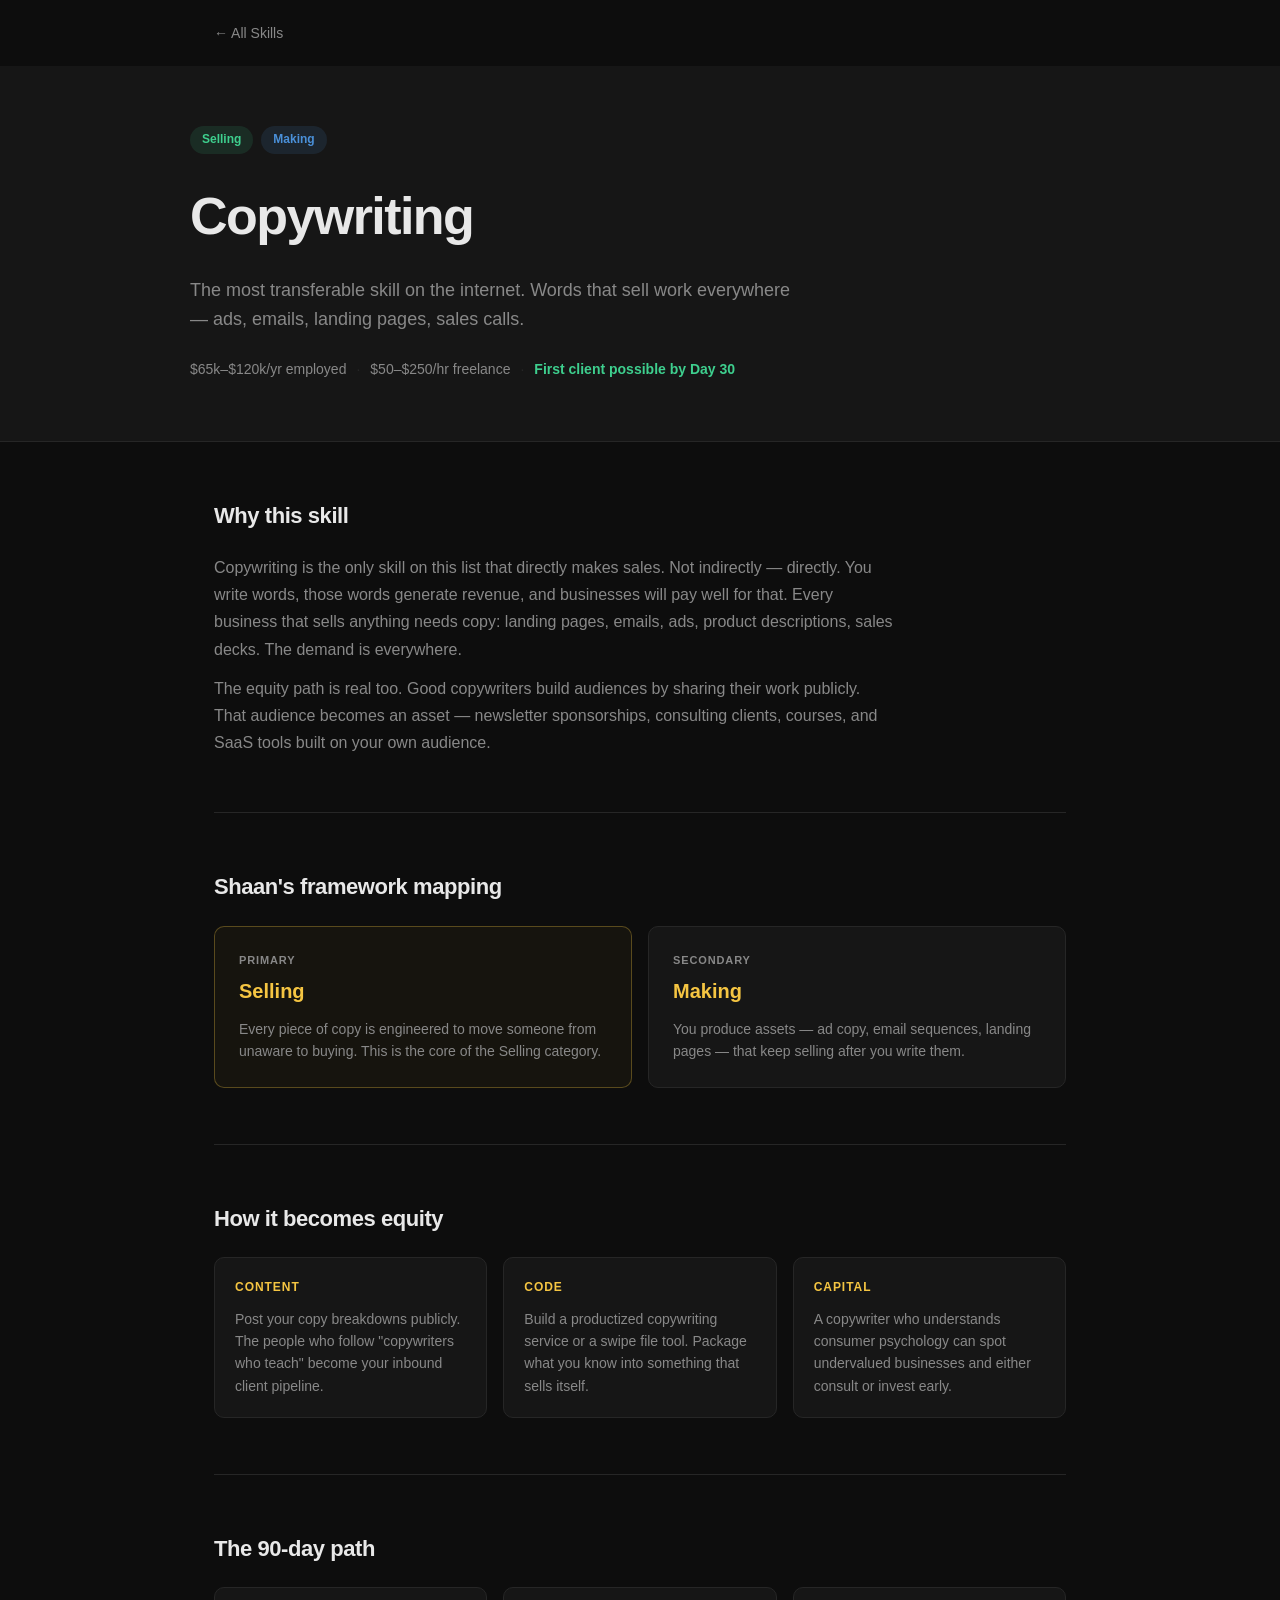
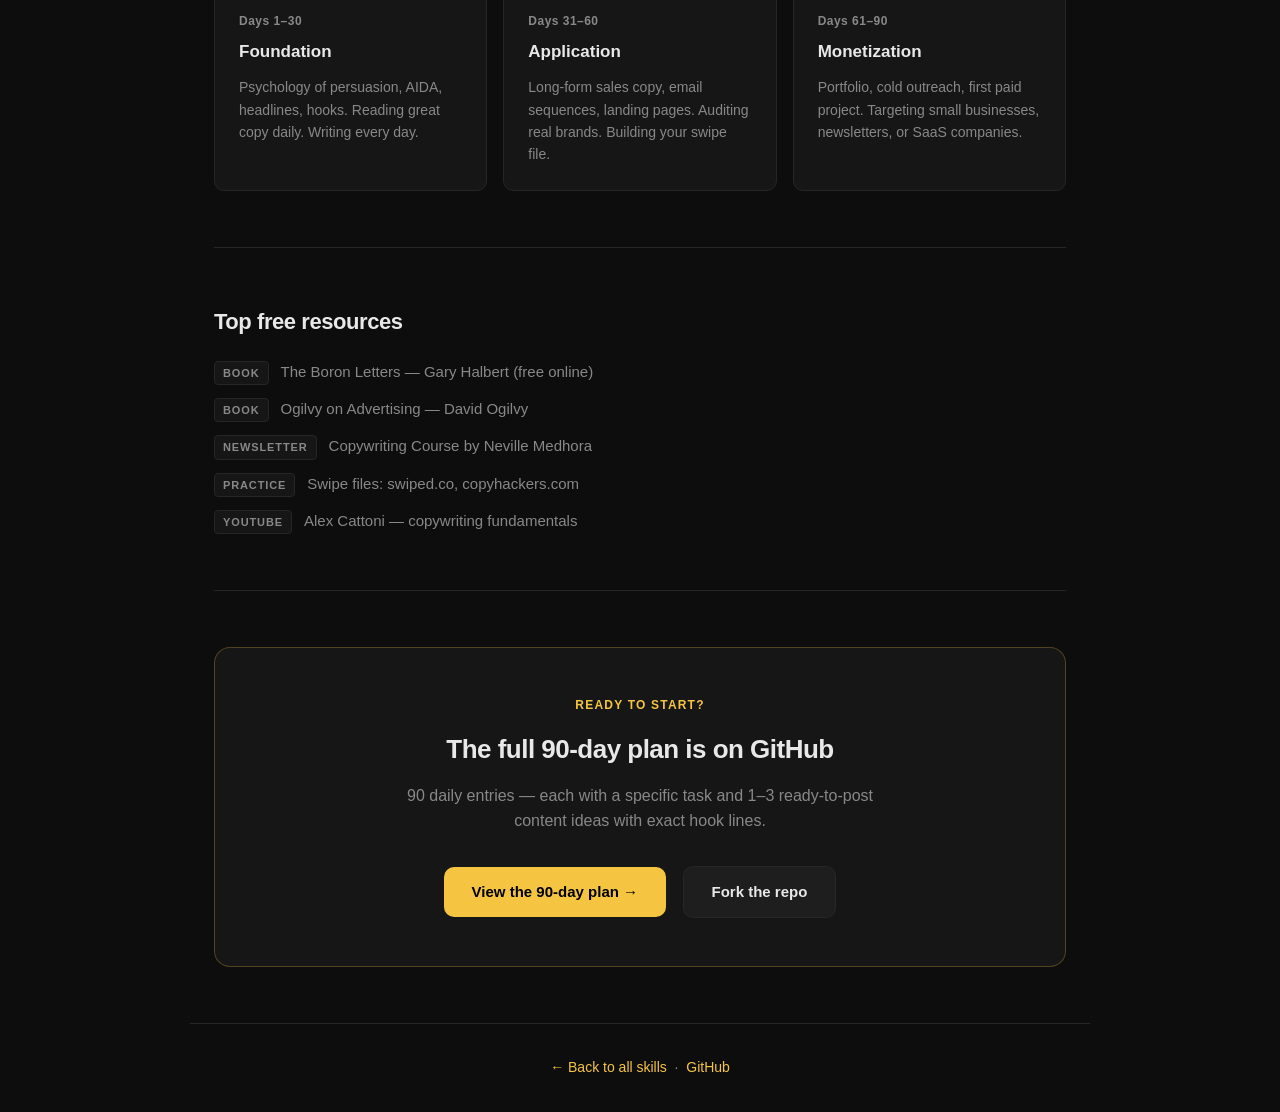
==== docs/skills/copywriting.html @ 928e929e "Add quiz overlay, skill pages, and shared stylesheet - Rewrote landing page with 4-question card dec" ====
<!DOCTYPE html>
<html lang="en">
<head>
  <meta charset="UTF-8" /><meta name="viewport" content="width=device-width, initial-scale=1.0" />
  <title>Copywriting — 90-Day Skill Playbook</title>
  <link rel="stylesheet" href="skill.css" />
</head>
<body>
  <nav><a href="../index.html">← All Skills</a></nav>
  <header>
    <div class="header-inner">
      <div class="tags"><span class="tag ts">Selling</span><span class="tag tm">Making</span></div>
      <h1>Copywriting</h1>
      <p class="tagline">The most transferable skill on the internet. Words that sell work everywhere — ads, emails, landing pages, sales calls.</p>
      <div class="income-row">
        <span class="income">$65k–$120k/yr employed</span>
        <span class="dot">·</span>
        <span class="income">$50–$250/hr freelance</span>
        <span class="dot">·</span>
        <span class="income highlight">First client possible by Day 30</span>
      </div>
    </div>
  </header>

  <main>
    <section class="sec">
      <h2>Why this skill</h2>
      <p>Copywriting is the only skill on this list that directly makes sales. Not indirectly — directly. You write words, those words generate revenue, and businesses will pay well for that. Every business that sells anything needs copy: landing pages, emails, ads, product descriptions, sales decks. The demand is everywhere.</p>
      <p style="margin-top:12px">The equity path is real too. Good copywriters build audiences by sharing their work publicly. That audience becomes an asset — newsletter sponsorships, consulting clients, courses, and SaaS tools built on your own audience.</p>
    </section>

    <section class="sec">
      <h2>Shaan's framework mapping</h2>
      <div class="map-grid">
        <div class="map-card primary"><div class="map-lbl">Primary</div><div class="map-cat">Selling</div><p>Every piece of copy is engineered to move someone from unaware to buying. This is the core of the Selling category.</p></div>
        <div class="map-card"><div class="map-lbl">Secondary</div><div class="map-cat">Making</div><p>You produce assets — ad copy, email sequences, landing pages — that keep selling after you write them.</p></div>
      </div>
    </section>

    <section class="sec">
      <h2>How it becomes equity</h2>
      <div class="equity-grid">
        <div class="eq"><div class="eq-lbl">Content</div><p>Post your copy breakdowns publicly. The people who follow "copywriters who teach" become your inbound client pipeline.</p></div>
        <div class="eq"><div class="eq-lbl">Code</div><p>Build a productized copywriting service or a swipe file tool. Package what you know into something that sells itself.</p></div>
        <div class="eq"><div class="eq-lbl">Capital</div><p>A copywriter who understands consumer psychology can spot undervalued businesses and either consult or invest early.</p></div>
      </div>
    </section>

    <section class="sec">
      <h2>The 90-day path</h2>
      <div class="phases">
        <div class="phase"><div class="phase-n">Days 1–30</div><div class="phase-name">Foundation</div><p>Psychology of persuasion, AIDA, headlines, hooks. Reading great copy daily. Writing every day.</p></div>
        <div class="phase"><div class="phase-n">Days 31–60</div><div class="phase-name">Application</div><p>Long-form sales copy, email sequences, landing pages. Auditing real brands. Building your swipe file.</p></div>
        <div class="phase"><div class="phase-n">Days 61–90</div><div class="phase-name">Monetization</div><p>Portfolio, cold outreach, first paid project. Targeting small businesses, newsletters, or SaaS companies.</p></div>
      </div>
    </section>

    <section class="sec">
      <h2>Top free resources</h2>
      <ul class="resources">
        <li><span class="res-lbl">Book</span> The Boron Letters — Gary Halbert (free online)</li>
        <li><span class="res-lbl">Book</span> Ogilvy on Advertising — David Ogilvy</li>
        <li><span class="res-lbl">Newsletter</span> Copywriting Course by Neville Medhora</li>
        <li><span class="res-lbl">Practice</span> Swipe files: swiped.co, copyhackers.com</li>
        <li><span class="res-lbl">YouTube</span> Alex Cattoni — copywriting fundamentals</li>
      </ul>
    </section>

    <div class="gh-cta">
      <div class="gh-inner">
        <p class="gh-label">Ready to start?</p>
        <h3>The full 90-day plan is on GitHub</h3>
        <p class="gh-sub">90 daily entries — each with a specific task and 1–3 ready-to-post content ideas with exact hook lines.</p>
        <a class="btn-gh" href="https://github.com/siddchauhan77/90-day-skill-playbook/tree/main/skills/01-copywriting" target="_blank">View the 90-day plan →</a>
        <a class="btn-fork" href="https://github.com/siddchauhan77/90-day-skill-playbook/fork" target="_blank">Fork the repo</a>
      </div>
    </div>
  </main>

  <footer><p><a href="../index.html">← Back to all skills</a> &nbsp;·&nbsp; <a href="https://github.com/siddchauhan77/90-day-skill-playbook">GitHub</a></p></footer>
</body>
</html>
---- docs/skills/skill.css ----
*, *::before, *::after { box-sizing: border-box; margin: 0; padding: 0; }
:root {
  --bg: #0d0d0d; --surface: #161616; --surface2: #1e1e1e; --border: #262626;
  --text: #e8e8e8; --muted: #888; --accent: #f5c542; --accent2: #4a90d9;
  --green: #3ecf8e; --r: 10px;
}
body { background: var(--bg); color: var(--text); font-family: -apple-system, BlinkMacSystemFont, 'Segoe UI', sans-serif; line-height: 1.65; }
a { color: var(--accent); text-decoration: none; }
a:hover { text-decoration: underline; }

nav { padding: 20px 24px; max-width: 900px; margin: 0 auto; }
nav a { font-size: 14px; color: var(--muted); font-weight: 500; }
nav a:hover { color: var(--text); }

header { background: var(--surface); border-bottom: 1px solid var(--border); padding: 60px 24px; }
.header-inner { max-width: 900px; margin: 0 auto; }
.tags { display: flex; gap: 8px; margin-bottom: 20px; }
.tag { padding: 4px 12px; border-radius: 100px; font-size: 12px; font-weight: 600; }
.ts { background: rgba(62,207,142,.12); color: #3ecf8e; }
.tm { background: rgba(74,144,217,.12); color: #4a90d9; }
.td { background: rgba(245,197,66,.12); color: #f5c542; }
.th { background: rgba(200,100,255,.12); color: #c864ff; }
h1 { font-size: clamp(32px, 5vw, 52px); font-weight: 800; letter-spacing: -.03em; margin-bottom: 16px; }
.tagline { font-size: 18px; color: var(--muted); max-width: 600px; line-height: 1.6; margin-bottom: 24px; }
.income-row { display: flex; align-items: center; gap: 10px; flex-wrap: wrap; font-size: 14px; }
.income { color: var(--muted); }
.income.highlight { color: var(--green); font-weight: 600; }
.dot { color: var(--border); }

main { max-width: 900px; margin: 0 auto; padding: 0 24px; }
.sec { padding: 56px 0; border-bottom: 1px solid var(--border); }
.sec:last-child { border-bottom: none; }
.sec h2 { font-size: 22px; font-weight: 700; letter-spacing: -.02em; margin-bottom: 20px; }
.sec p { font-size: 16px; color: var(--muted); line-height: 1.7; max-width: 680px; }

/* framework mapping */
.map-grid { display: grid; grid-template-columns: 1fr 1fr; gap: 16px; }
.map-card { background: var(--surface); border: 1px solid var(--border); border-radius: var(--r); padding: 24px; }
.map-card.primary { border-color: rgba(245,197,66,.3); background: rgba(245,197,66,.04); }
.map-lbl { font-size: 11px; font-weight: 700; letter-spacing: .08em; text-transform: uppercase; color: var(--muted); margin-bottom: 6px; }
.map-cat { font-size: 20px; font-weight: 700; color: var(--accent); margin-bottom: 10px; }
.map-card p { font-size: 14px; color: var(--muted); line-height: 1.6; }

/* equity */
.equity-grid { display: grid; grid-template-columns: repeat(3, 1fr); gap: 16px; }
.eq { background: var(--surface); border: 1px solid var(--border); border-radius: var(--r); padding: 20px; }
.eq-lbl { font-size: 12px; font-weight: 700; letter-spacing: .08em; text-transform: uppercase; color: var(--accent); margin-bottom: 10px; }
.eq p { font-size: 14px; color: var(--muted); line-height: 1.6; }

/* phases */
.phases { display: grid; grid-template-columns: repeat(3, 1fr); gap: 16px; }
.phase { background: var(--surface); border: 1px solid var(--border); border-radius: var(--r); padding: 24px; }
.phase-n { font-size: 12px; font-weight: 700; color: var(--muted); margin-bottom: 6px; letter-spacing: .04em; }
.phase-name { font-size: 17px; font-weight: 700; color: var(--text); margin-bottom: 10px; }
.phase p { font-size: 14px; color: var(--muted); line-height: 1.6; }

/* resources */
.resources { list-style: none; display: flex; flex-direction: column; gap: 12px; }
.resources li { font-size: 15px; color: var(--muted); display: flex; align-items: baseline; gap: 12px; }
.res-lbl { font-size: 11px; font-weight: 700; letter-spacing: .08em; text-transform: uppercase; color: var(--muted); background: var(--surface); border: 1px solid var(--border); padding: 2px 8px; border-radius: 4px; white-space: nowrap; }

/* github cta */
.gh-cta { background: var(--surface); border: 1px solid rgba(245,197,66,.25); border-radius: 16px; padding: 48px 40px; text-align: center; margin: 56px 0; }
.gh-label { font-size: 12px; font-weight: 700; letter-spacing: .1em; text-transform: uppercase; color: var(--accent); margin-bottom: 12px; }
.gh-cta h3 { font-size: 26px; font-weight: 700; letter-spacing: -.02em; margin-bottom: 12px; }
.gh-sub { font-size: 16px; color: var(--muted); max-width: 480px; margin: 0 auto 32px; line-height: 1.6; }
.btn-gh { display: inline-block; background: var(--accent); color: #000; font-weight: 700; font-size: 15px; padding: 13px 28px; border-radius: var(--r); margin-right: 12px; transition: opacity .15s; }
.btn-gh:hover { opacity: .85; text-decoration: none; }
.btn-fork { display: inline-block; background: var(--surface2); color: var(--text); border: 1px solid var(--border); font-weight: 600; font-size: 15px; padding: 13px 28px; border-radius: var(--r); transition: opacity .15s; }
.btn-fork:hover { opacity: .85; text-decoration: none; }

footer { border-top: 1px solid var(--border); padding: 32px 24px; text-align: center; max-width: 900px; margin: 0 auto; }
footer p { font-size: 14px; color: var(--muted); }

@media (max-width: 680px) {
  .map-grid, .equity-grid, .phases { grid-template-columns: 1fr; }
  .gh-cta { padding: 32px 24px; }
  .btn-gh, .btn-fork { display: block; margin: 0 0 10px; }
}
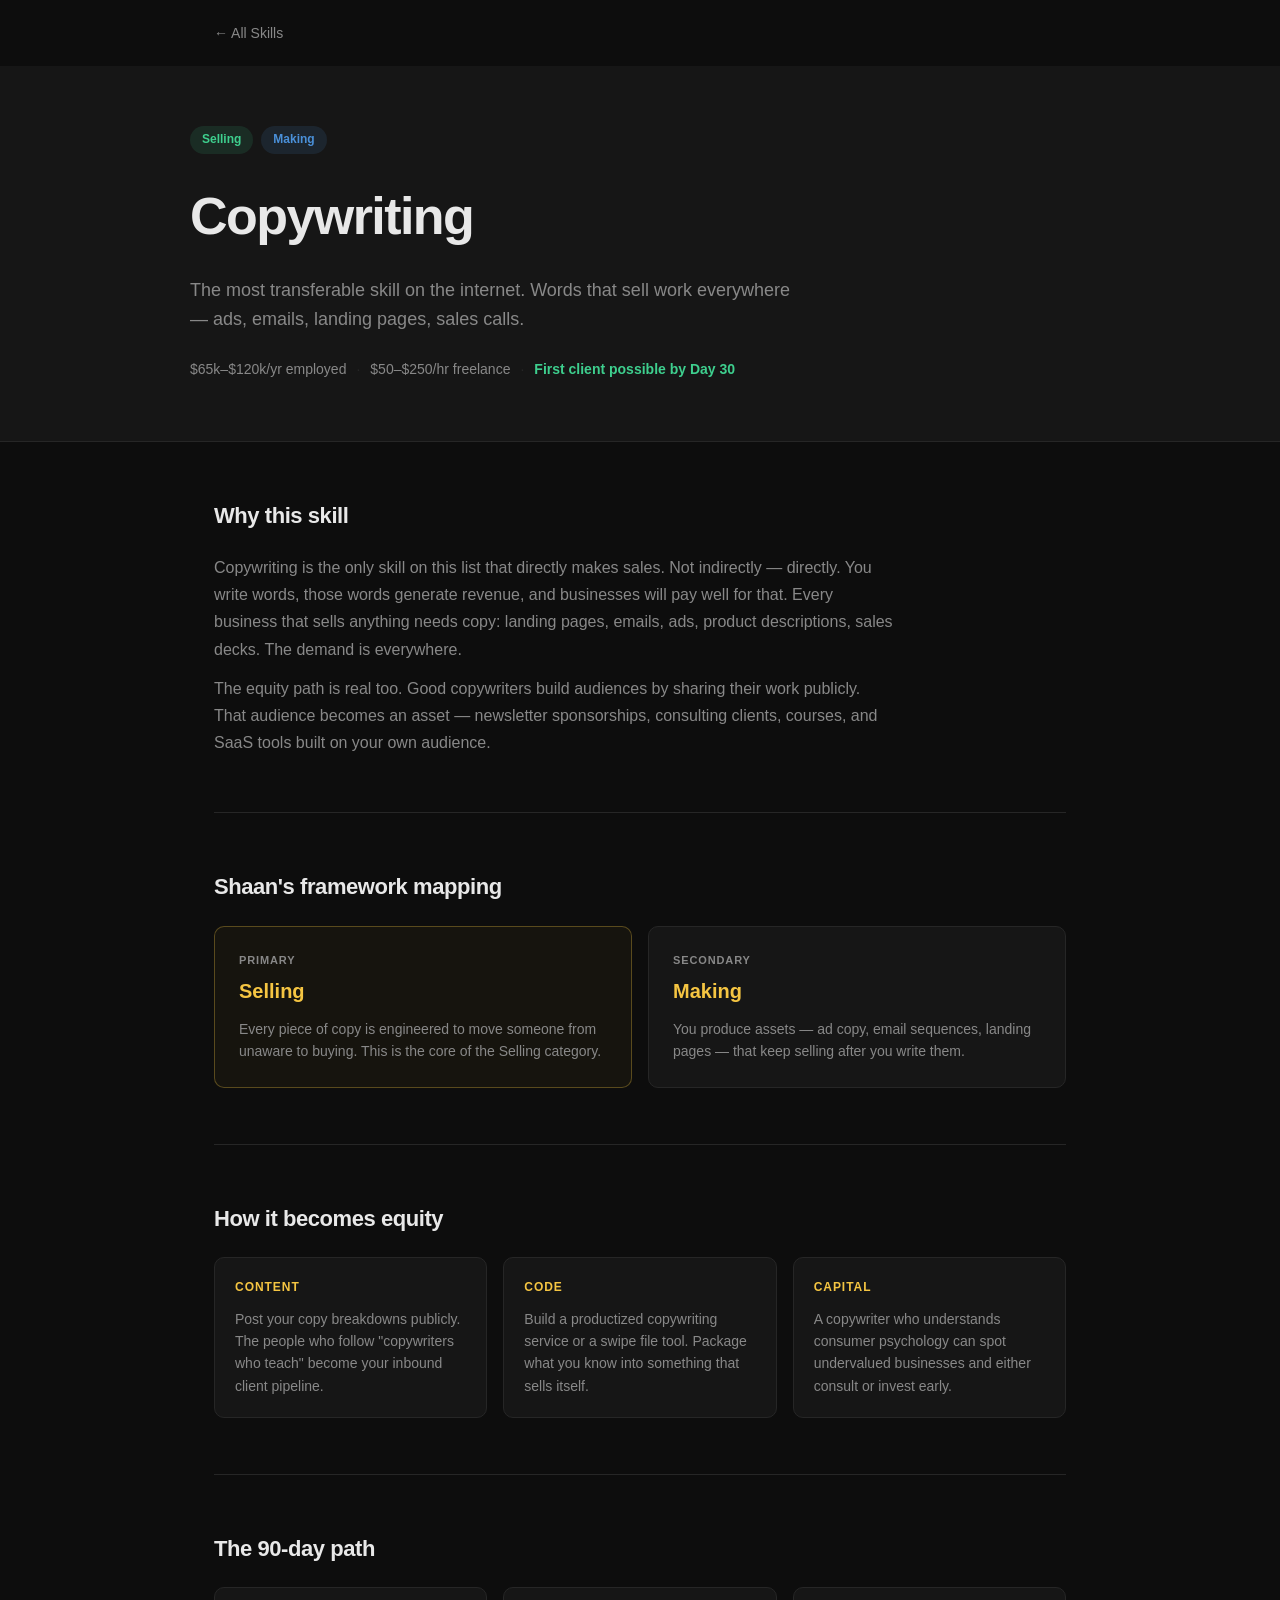
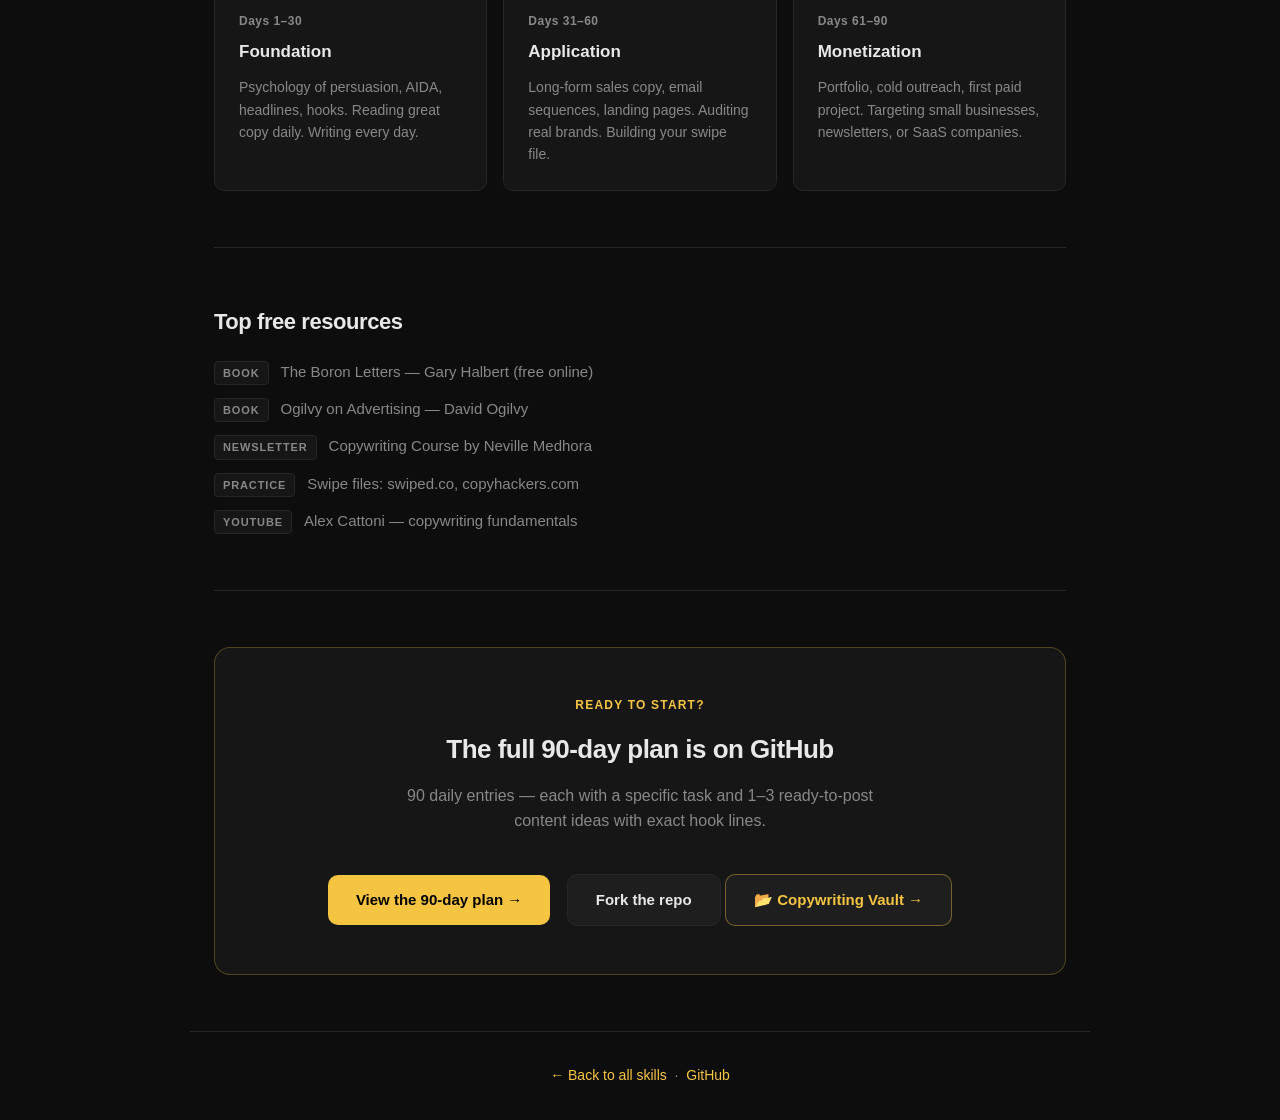
==== commit 44773d79: "Add resource CTAs to copywriting and email marketing skill pages - Copywriting: link to Copywriting " ====
--- a/docs/skills/copywriting.html
+++ b/docs/skills/copywriting.html
@@ -73,6 +73,7 @@
         <p class="gh-sub">90 daily entries — each with a specific task and 1–3 ready-to-post content ideas with exact hook lines.</p>
         <a class="btn-gh" href="https://github.com/siddchauhan77/90-day-skill-playbook/tree/main/skills/01-copywriting" target="_blank">View the 90-day plan →</a>
         <a class="btn-fork" href="https://github.com/siddchauhan77/90-day-skill-playbook/fork" target="_blank">Fork the repo</a>
+        <a class="btn-fork" href="https://copywriting-vault.vercel.app/" target="_blank" style="margin-top:8px;border-color:rgba(245,197,66,.4);color:var(--accent)">📂 Copywriting Vault →</a>
       </div>
     </div>
   </main>
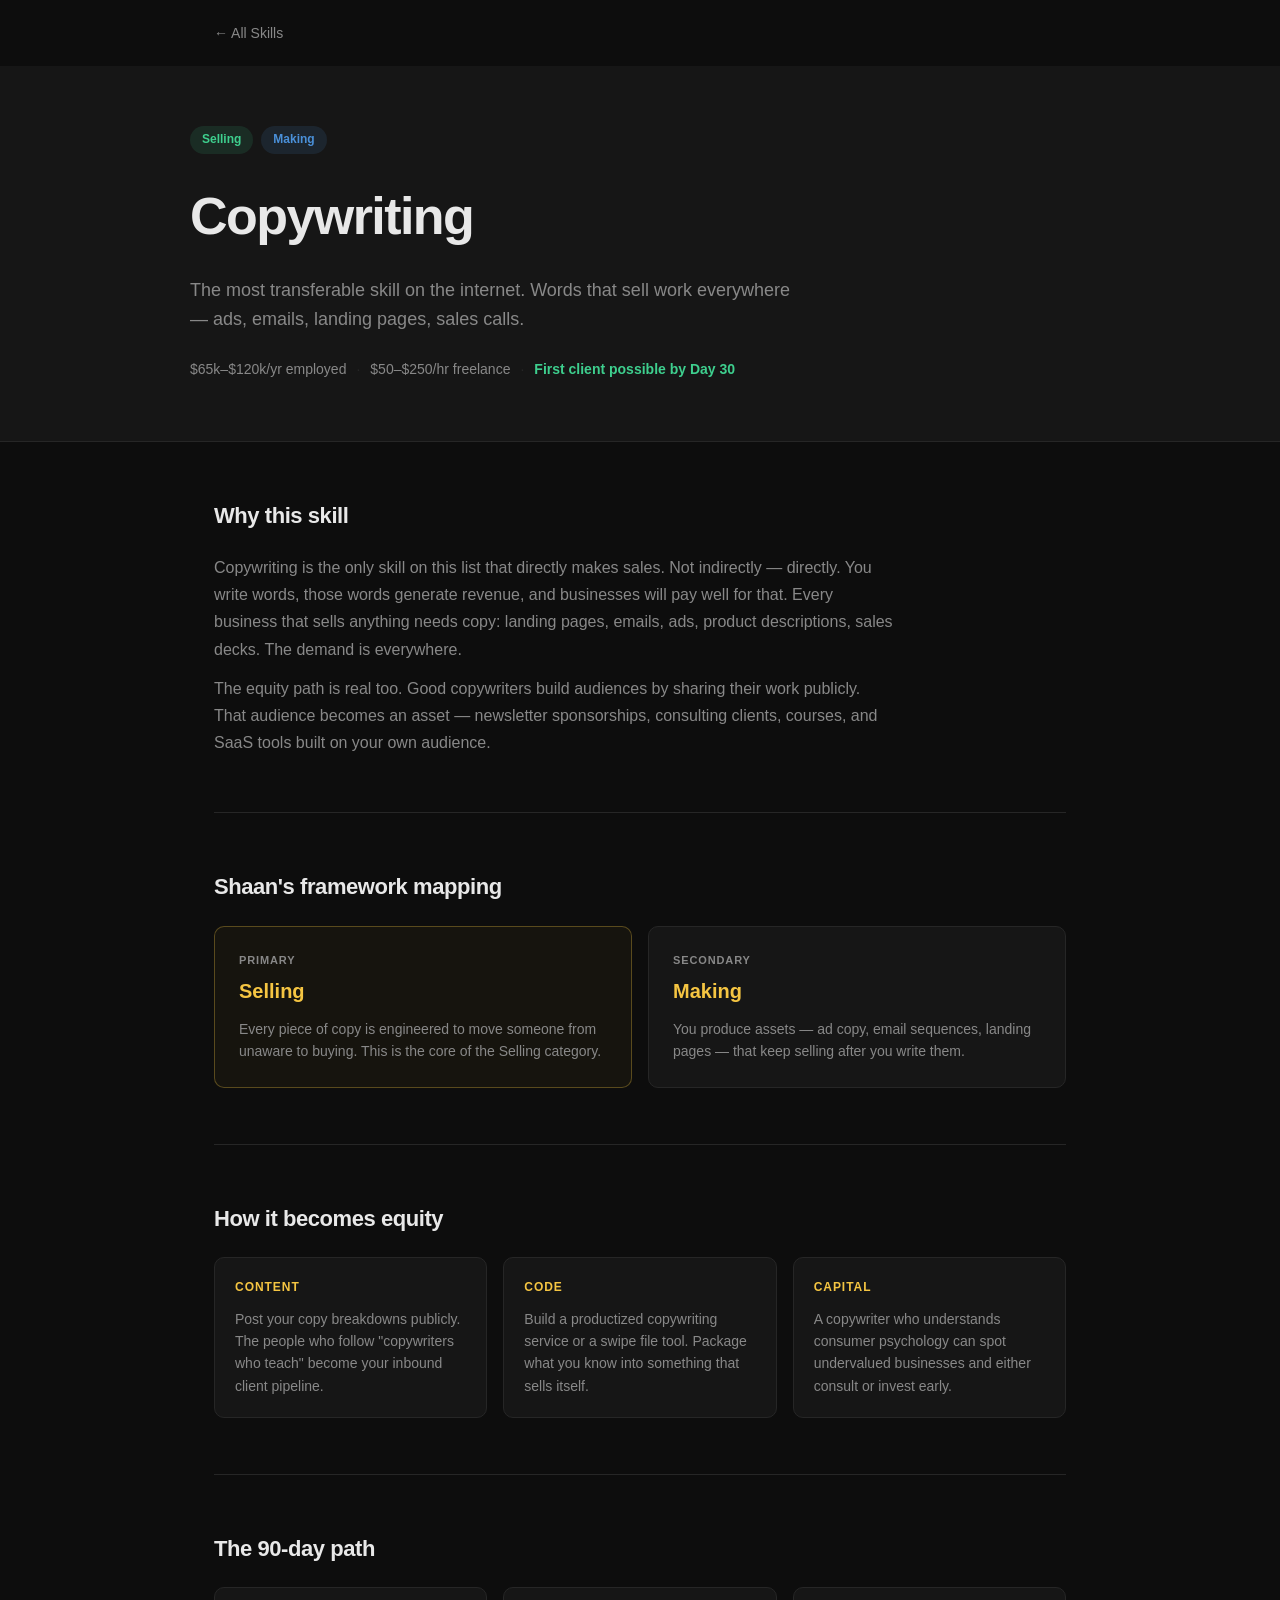
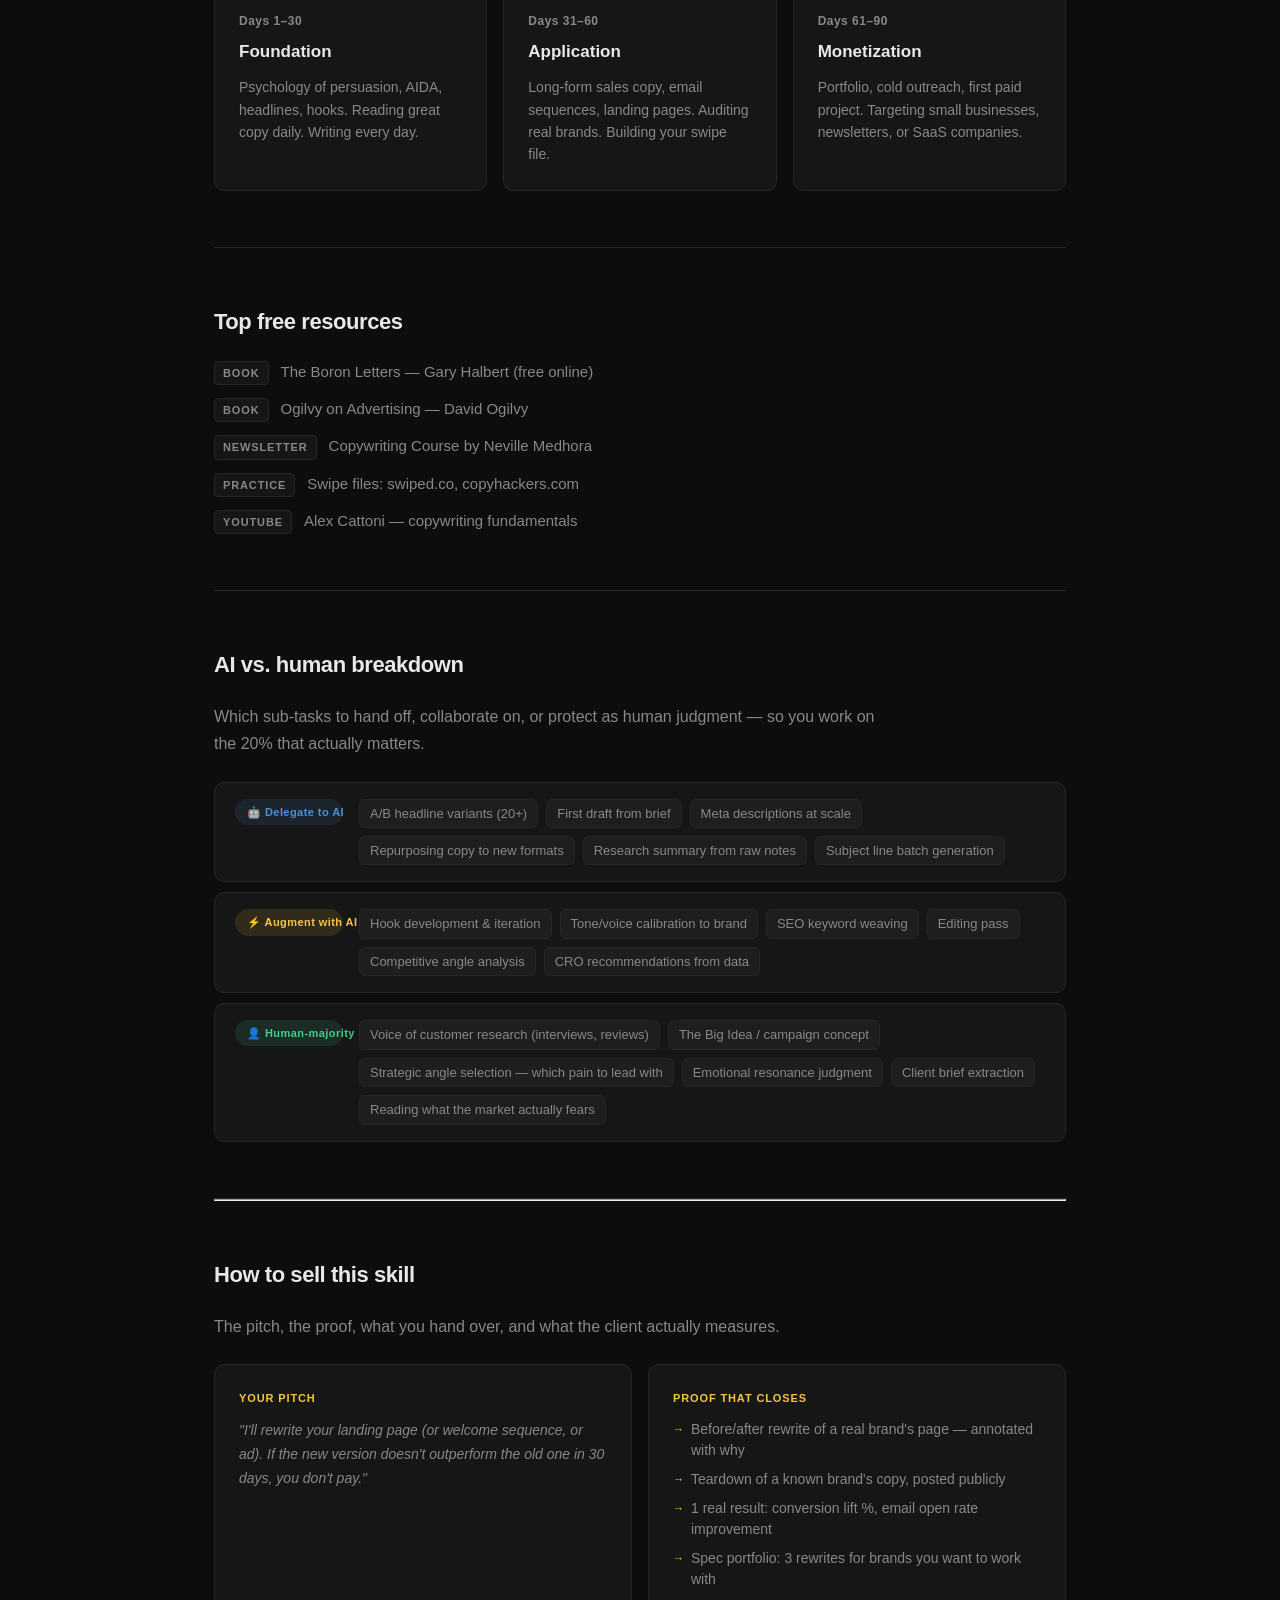
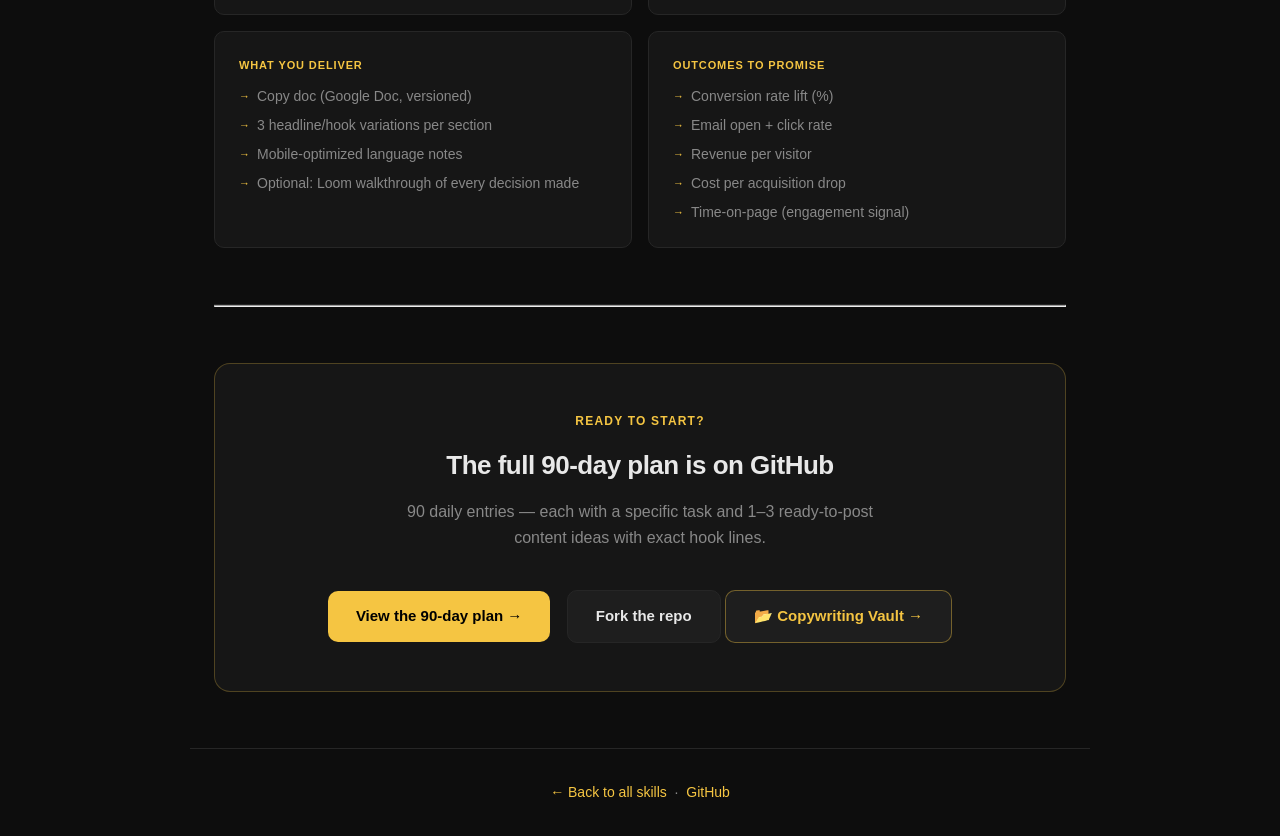
==== commit b150dbf2: "Add AI vs human breakdown and How to sell sections to all 5 skill pages Each skill page now has: - A" ====
--- a/docs/skills/copywriting.html
+++ b/docs/skills/copywriting.html
@@ -66,6 +66,52 @@
       </ul>
     </section>
 
+    <section class="sec">
+      <h2>AI vs. human breakdown</h2>
+      <p class="sec" style="padding:0 0 24px;border:none;font-size:16px;color:var(--muted);line-height:1.7;max-width:680px">Which sub-tasks to hand off, collaborate on, or protect as human judgment — so you work on the 20% that actually matters.</p>
+      <div class="ai-table">
+        <div class="ai-row">
+          <div class="ai-mode del">🤖 Delegate to AI</div>
+          <div class="ai-tasks"><span class="ai-task">A/B headline variants (20+)</span><span class="ai-task">First draft from brief</span><span class="ai-task">Meta descriptions at scale</span><span class="ai-task">Repurposing copy to new formats</span><span class="ai-task">Research summary from raw notes</span><span class="ai-task">Subject line batch generation</span></div>
+        </div>
+        <div class="ai-row">
+          <div class="ai-mode aug">⚡ Augment with AI</div>
+          <div class="ai-tasks"><span class="ai-task">Hook development & iteration</span><span class="ai-task">Tone/voice calibration to brand</span><span class="ai-task">SEO keyword weaving</span><span class="ai-task">Editing pass</span><span class="ai-task">Competitive angle analysis</span><span class="ai-task">CRO recommendations from data</span></div>
+        </div>
+        <div class="ai-row">
+          <div class="ai-mode hum">👤 Human-majority</div>
+          <div class="ai-tasks"><span class="ai-task">Voice of customer research (interviews, reviews)</span><span class="ai-task">The Big Idea / campaign concept</span><span class="ai-task">Strategic angle selection — which pain to lead with</span><span class="ai-task">Emotional resonance judgment</span><span class="ai-task">Client brief extraction</span><span class="ai-task">Reading what the market actually fears</span></div>
+        </div>
+      </div>
+    </section>
+
+    <hr class="div" />
+
+    <section class="sec">
+      <h2>How to sell this skill</h2>
+      <p class="sec" style="padding:0 0 24px;border:none;font-size:16px;color:var(--muted);line-height:1.7;max-width:680px">The pitch, the proof, what you hand over, and what the client actually measures.</p>
+      <div class="sell-grid">
+        <div class="sell-card">
+          <div class="sell-lbl">Your pitch</div>
+          <p>"I'll rewrite your landing page (or welcome sequence, or ad). If the new version doesn't outperform the old one in 30 days, you don't pay."</p>
+        </div>
+        <div class="sell-card">
+          <div class="sell-lbl">Proof that closes</div>
+          <ul><li>Before/after rewrite of a real brand's page — annotated with why</li><li>Teardown of a known brand's copy, posted publicly</li><li>1 real result: conversion lift %, email open rate improvement</li><li>Spec portfolio: 3 rewrites for brands you want to work with</li></ul>
+        </div>
+        <div class="sell-card">
+          <div class="sell-lbl">What you deliver</div>
+          <ul><li>Copy doc (Google Doc, versioned)</li><li>3 headline/hook variations per section</li><li>Mobile-optimized language notes</li><li>Optional: Loom walkthrough of every decision made</li></ul>
+        </div>
+        <div class="sell-card">
+          <div class="sell-lbl">Outcomes to promise</div>
+          <ul><li>Conversion rate lift (%)</li><li>Email open + click rate</li><li>Revenue per visitor</li><li>Cost per acquisition drop</li><li>Time-on-page (engagement signal)</li></ul>
+        </div>
+      </div>
+    </section>
+
+    <hr class="div" />
+
     <div class="gh-cta">
       <div class="gh-inner">
         <p class="gh-label">Ready to start?</p>
--- a/docs/skills/skill.css
+++ b/docs/skills/skill.css
@@ -77,3 +77,27 @@
   .gh-cta { padding: 32px 24px; }
   .btn-gh, .btn-fork { display: block; margin: 0 0 10px; }
 }
+
+/* ── AI breakdown ── */
+.ai-table { display:flex; flex-direction:column; gap:10px; }
+.ai-row { display:flex; gap:16px; align-items:flex-start; background:var(--surface); border:1px solid var(--border); border-radius:var(--r); padding:16px 20px; }
+.ai-mode { font-size:11px; font-weight:700; padding:4px 12px; border-radius:100px; white-space:nowrap; min-width:108px; text-align:center; letter-spacing:.04em; }
+.ai-mode.del { background:rgba(74,144,217,.12); color:var(--accent2); }
+.ai-mode.aug { background:rgba(245,197,66,.12); color:var(--accent); }
+.ai-mode.hum { background:rgba(62,207,142,.12); color:var(--green); }
+.ai-tasks { display:flex; flex-wrap:wrap; gap:8px; align-items:center; }
+.ai-task { font-size:13px; color:var(--muted); background:var(--surface2); border:1px solid var(--border); border-radius:6px; padding:3px 10px; }
+
+/* ── sell section ── */
+.sell-grid { display:grid; grid-template-columns:1fr 1fr; gap:16px; }
+.sell-card { background:var(--surface); border:1px solid var(--border); border-radius:var(--r); padding:24px; }
+.sell-lbl { font-size:11px; font-weight:700; letter-spacing:.08em; text-transform:uppercase; color:var(--accent); margin-bottom:12px; }
+.sell-card p { font-size:14px; color:var(--muted); line-height:1.7; font-style:italic; }
+.sell-card ul { list-style:none; display:flex; flex-direction:column; gap:8px; }
+.sell-card li { font-size:14px; color:var(--muted); line-height:1.5; padding-left:18px; position:relative; }
+.sell-card li::before { content:'→'; position:absolute; left:0; color:var(--accent); font-size:11px; top:2px; }
+
+@media (max-width:680px) {
+  .ai-row { flex-direction:column; gap:10px; }
+  .sell-grid { grid-template-columns:1fr; }
+}
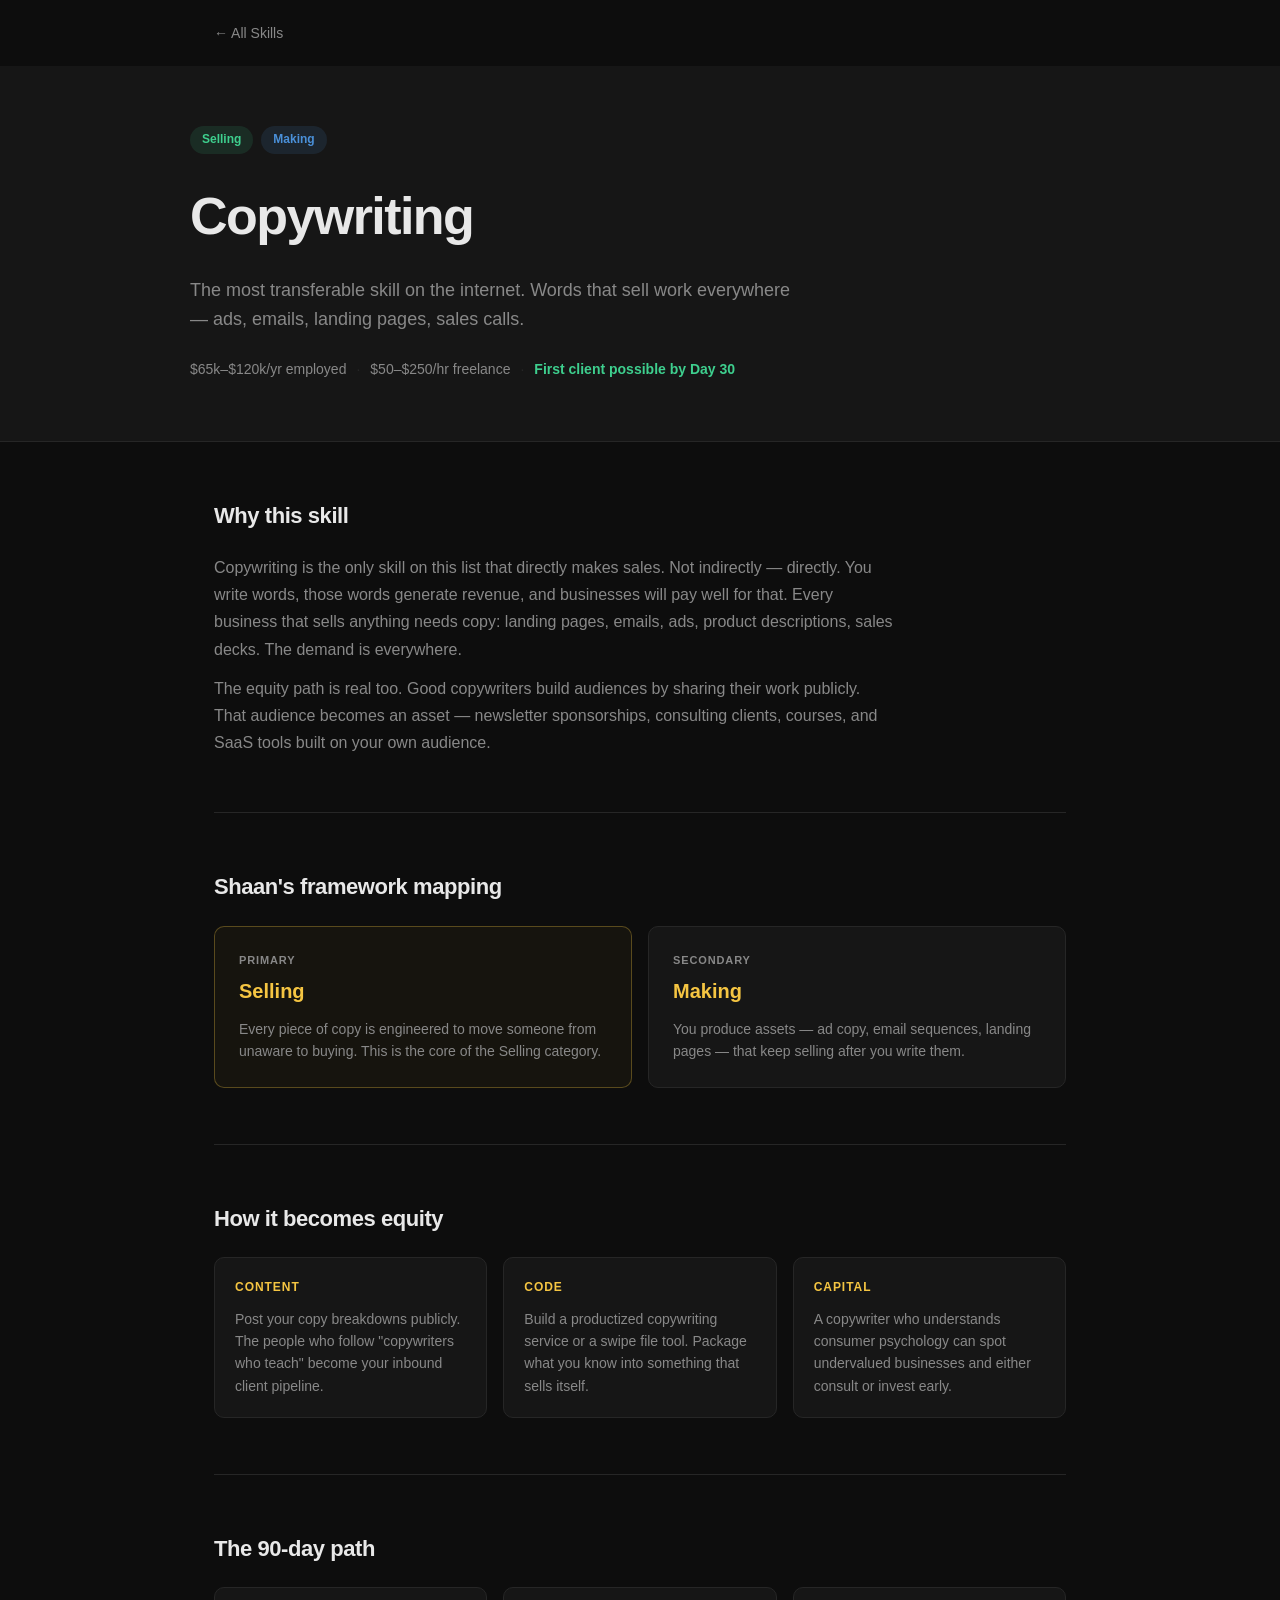
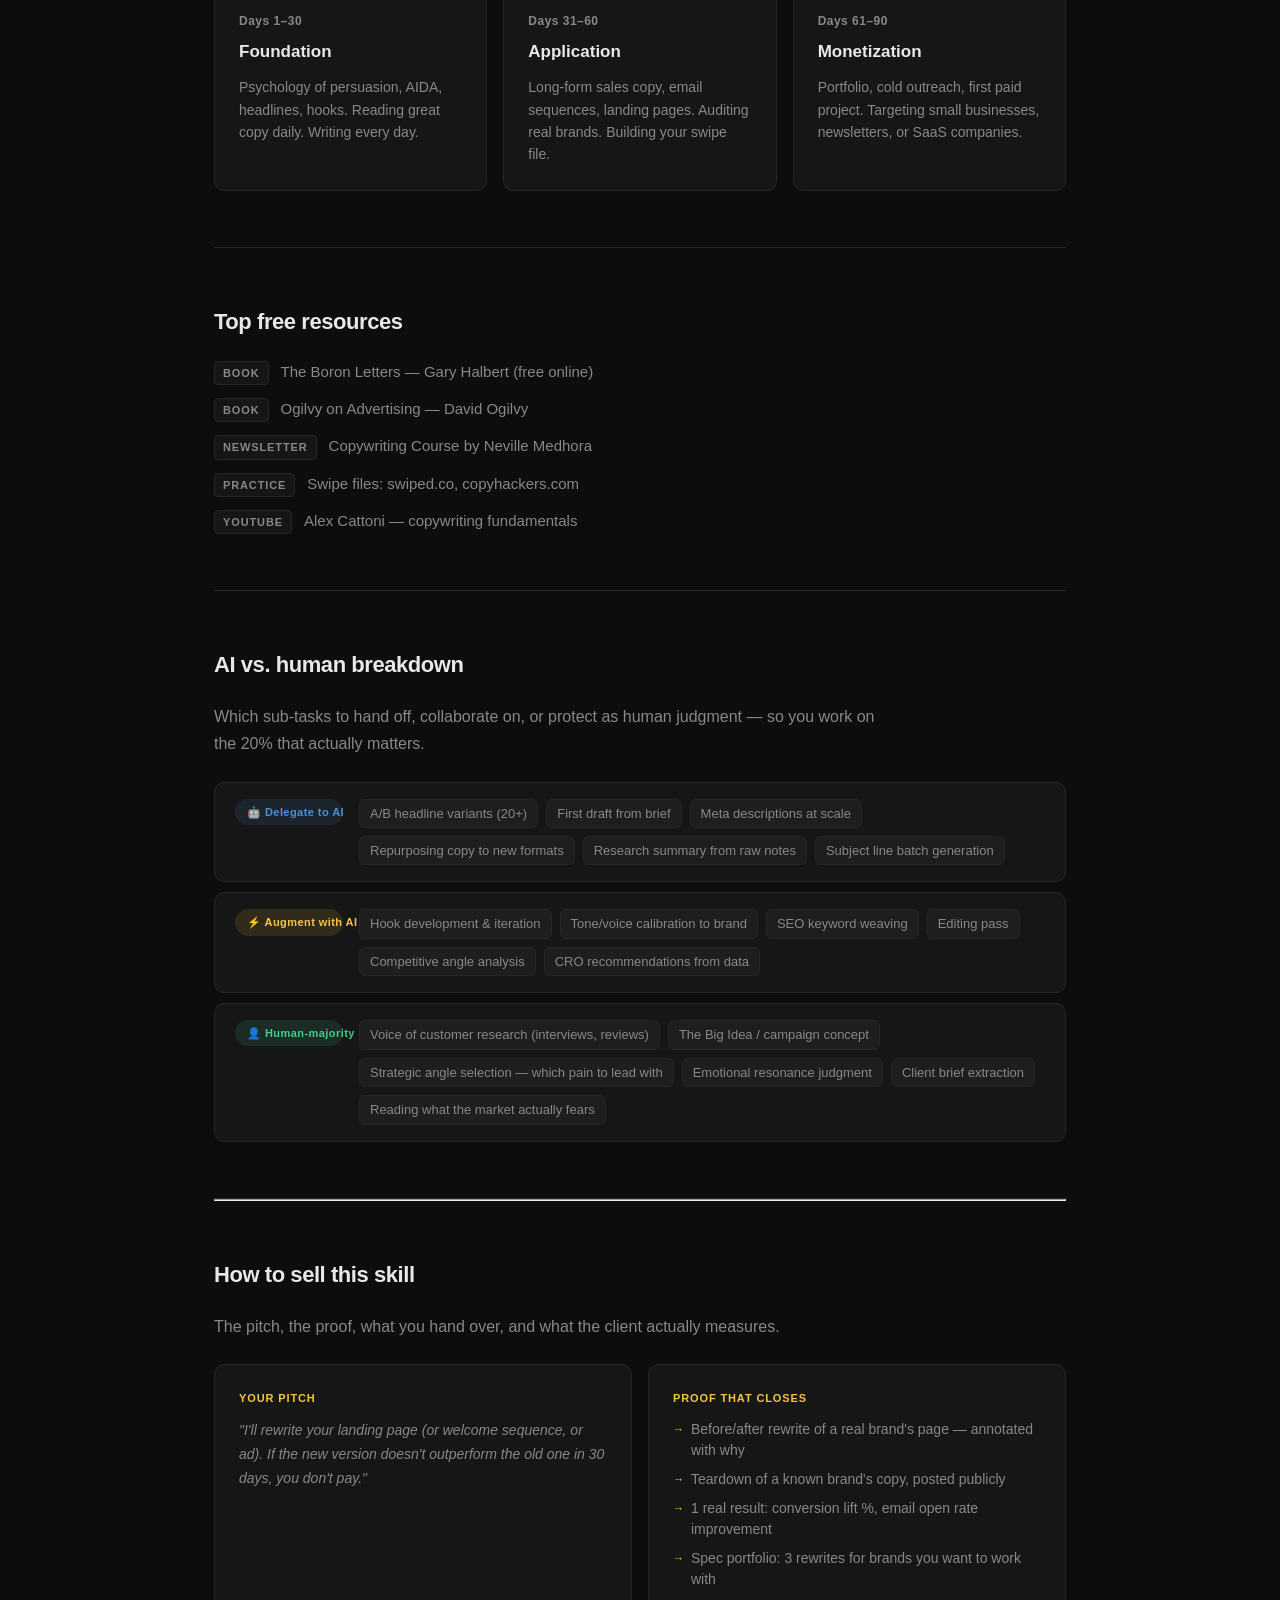
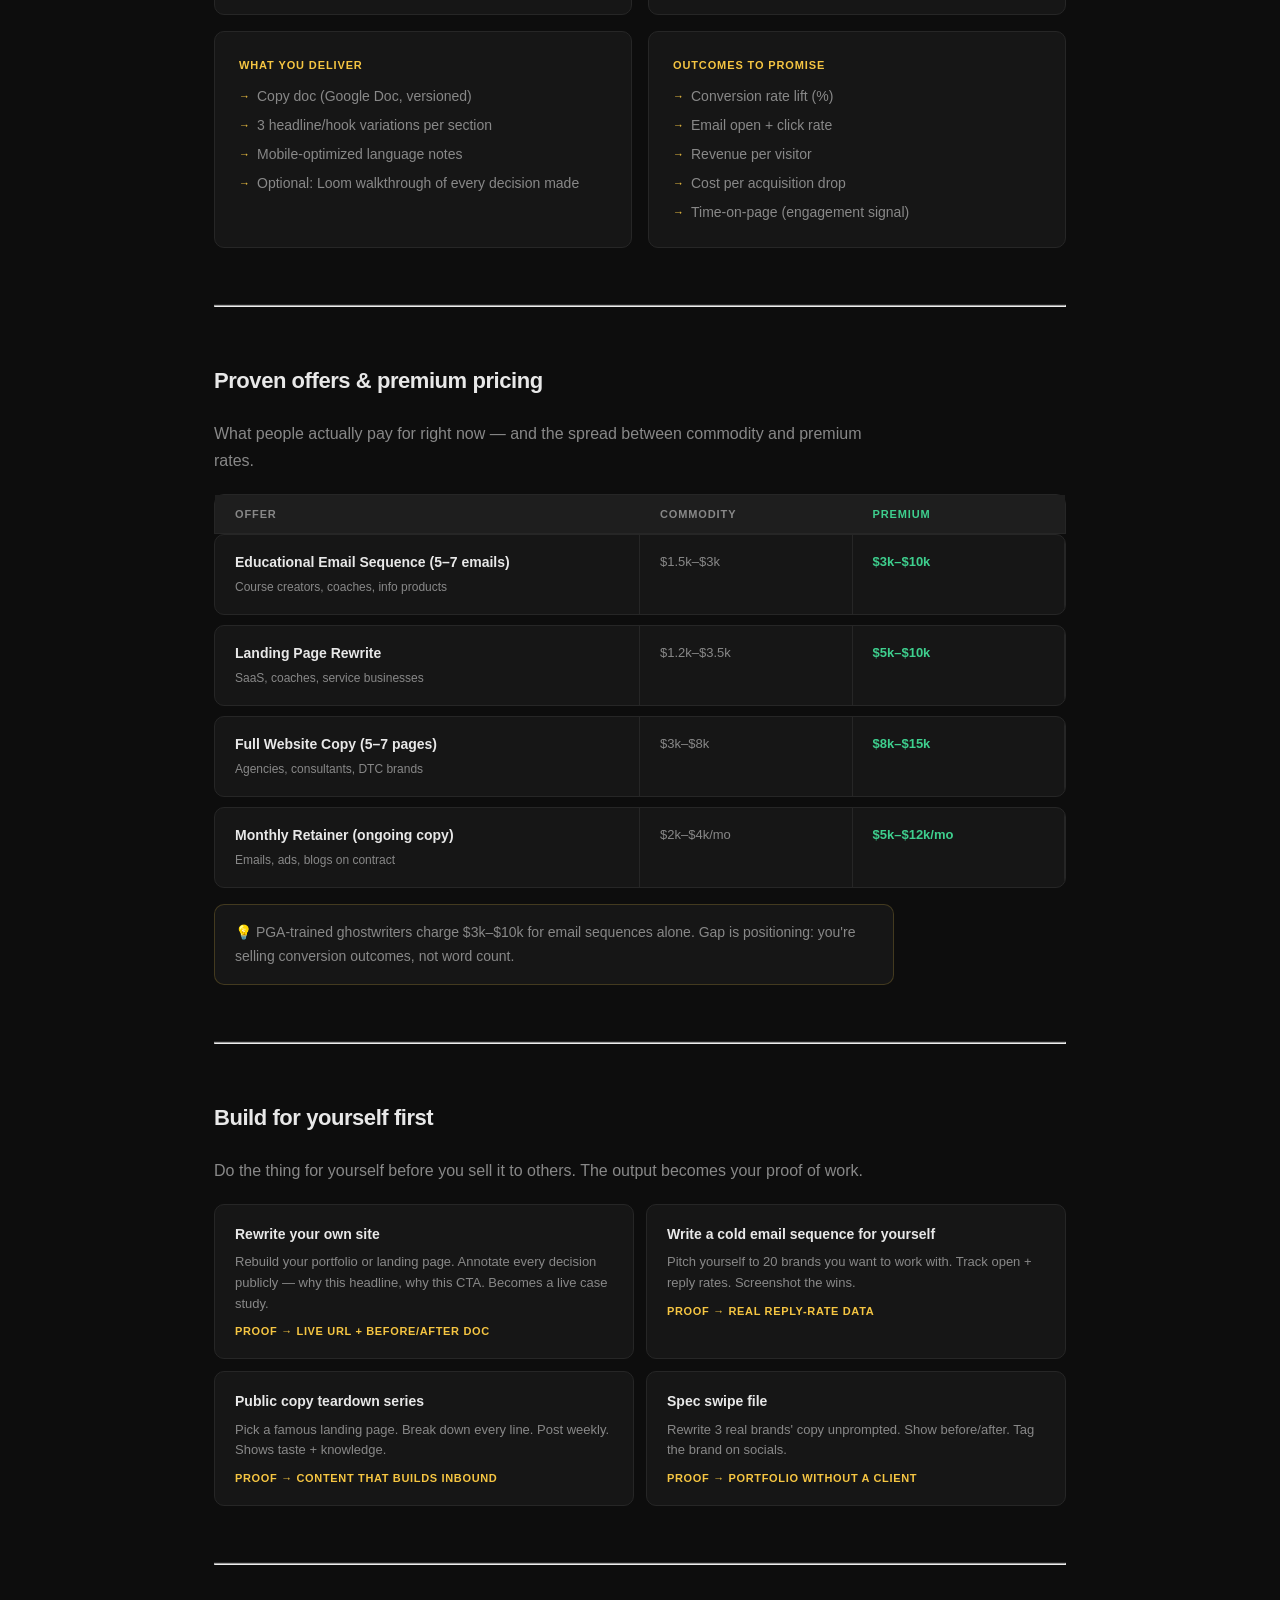
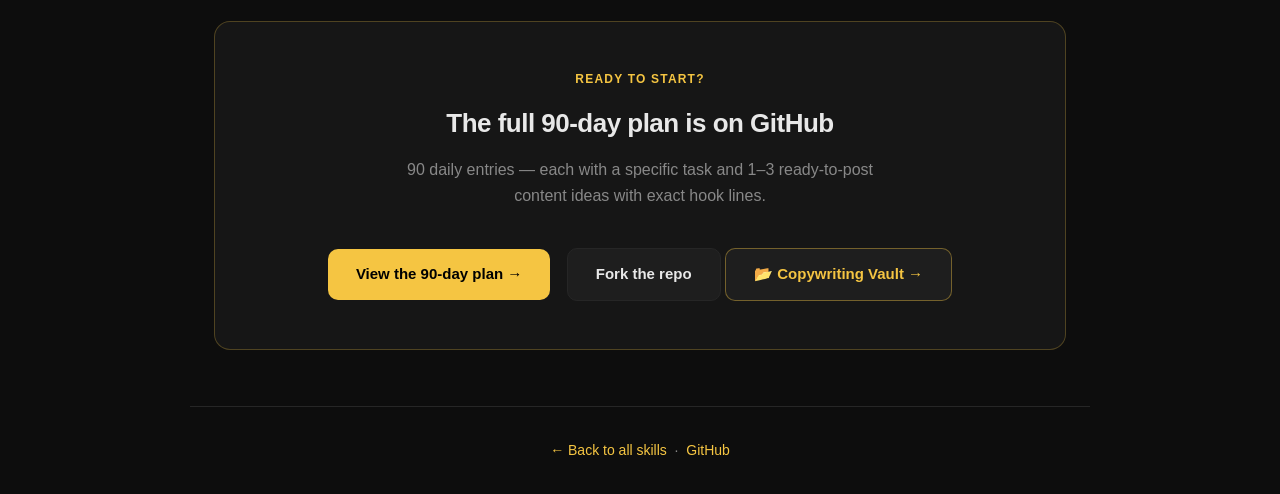
==== commit 5a70e1f1: "Add proven offers + build-for-yourself sections to all 5 skill pages Each skill page now has: - Prov" ====
--- a/docs/skills/copywriting.html
+++ b/docs/skills/copywriting.html
@@ -112,6 +112,62 @@
 
     <hr class="div" />
 
+    <section class="sec">
+      <h2>Proven offers &amp; premium pricing</h2>
+      <p class="sec" style="padding:0 0 20px;border:none;font-size:16px;color:var(--muted);line-height:1.7;max-width:680px">What people actually pay for right now — and the spread between commodity and premium rates.</p>
+      <div class="offer-hdr-row">
+        <div class="offer-hdr">Offer</div>
+        <div class="offer-hdr">Commodity</div>
+        <div class="offer-hdr" style="color:var(--green)">Premium</div>
+      </div>
+      <div class="offers-grid">
+        <div class="offer-row">
+          <div class="offer-name">Educational Email Sequence (5–7 emails)<span>Course creators, coaches, info products</span></div>
+          <div class="offer-price">$1.5k–$3k</div>
+          <div class="offer-price prem">$3k–$10k</div>
+        </div>        <div class="offer-row">
+          <div class="offer-name">Landing Page Rewrite<span>SaaS, coaches, service businesses</span></div>
+          <div class="offer-price">$1.2k–$3.5k</div>
+          <div class="offer-price prem">$5k–$10k</div>
+        </div>        <div class="offer-row">
+          <div class="offer-name">Full Website Copy (5–7 pages)<span>Agencies, consultants, DTC brands</span></div>
+          <div class="offer-price">$3k–$8k</div>
+          <div class="offer-price prem">$8k–$15k</div>
+        </div>        <div class="offer-row">
+          <div class="offer-name">Monthly Retainer (ongoing copy)<span>Emails, ads, blogs on contract</span></div>
+          <div class="offer-price">$2k–$4k/mo</div>
+          <div class="offer-price prem">$5k–$12k/mo</div>
+        </div>      </div>
+      <p style="font-size:14px;color:var(--muted);line-height:1.7;margin-top:16px;padding:16px 20px;background:var(--surface);border:1px solid rgba(245,197,66,.2);border-radius:var(--r)">💡 PGA-trained ghostwriters charge $3k–$10k for email sequences alone. Gap is positioning: you're selling conversion outcomes, not word count.</p>
+    </section>
+
+    <hr class="div" />
+
+    <section class="sec">
+      <h2>Build for yourself first</h2>
+      <p class="sec" style="padding:0 0 20px;border:none;font-size:16px;color:var(--muted);line-height:1.7;max-width:680px">Do the thing for yourself before you sell it to others. The output becomes your proof of work.</p>
+      <div class="byf-grid">
+        <div class="byf-item">
+          <h4>Rewrite your own site</h4>
+          <p>Rebuild your portfolio or landing page. Annotate every decision publicly — why this headline, why this CTA. Becomes a live case study.</p>
+          <div class="byf-proof">Proof → Live URL + before/after doc</div>
+        </div>        <div class="byf-item">
+          <h4>Write a cold email sequence for yourself</h4>
+          <p>Pitch yourself to 20 brands you want to work with. Track open + reply rates. Screenshot the wins.</p>
+          <div class="byf-proof">Proof → Real reply-rate data</div>
+        </div>        <div class="byf-item">
+          <h4>Public copy teardown series</h4>
+          <p>Pick a famous landing page. Break down every line. Post weekly. Shows taste + knowledge.</p>
+          <div class="byf-proof">Proof → Content that builds inbound</div>
+        </div>        <div class="byf-item">
+          <h4>Spec swipe file</h4>
+          <p>Rewrite 3 real brands' copy unprompted. Show before/after. Tag the brand on socials.</p>
+          <div class="byf-proof">Proof → Portfolio without a client</div>
+        </div>      </div>
+    </section>
+
+    <hr class="div" />
+
     <div class="gh-cta">
       <div class="gh-inner">
         <p class="gh-label">Ready to start?</p>
--- a/docs/skills/skill.css
+++ b/docs/skills/skill.css
@@ -101,3 +101,26 @@
   .ai-row { flex-direction:column; gap:10px; }
   .sell-grid { grid-template-columns:1fr; }
 }
+
+/* ── proven offers ── */
+.offers-grid { display:flex; flex-direction:column; gap:10px; }
+.offer-row { display:grid; grid-template-columns:2fr 1fr 1fr; gap:0; background:var(--surface); border:1px solid var(--border); border-radius:var(--r); overflow:hidden; }
+.offer-name { padding:16px 20px; font-size:14px; font-weight:600; color:var(--text); border-right:1px solid var(--border); }
+.offer-name span { display:block; font-size:12px; font-weight:400; color:var(--muted); margin-top:4px; }
+.offer-price { padding:16px 20px; font-size:13px; color:var(--muted); border-right:1px solid var(--border); }
+.offer-price.prem { color:var(--green); font-weight:600; }
+.offer-hdr { padding:10px 20px; font-size:11px; font-weight:700; letter-spacing:.08em; text-transform:uppercase; color:var(--muted); background:var(--surface2); border-bottom:1px solid var(--border); }
+.offer-hdr-row { display:grid; grid-template-columns:2fr 1fr 1fr; background:var(--surface2); border:1px solid var(--border); border-radius:var(--r) var(--r) 0 0; border-bottom:none; }
+
+/* ── build for yourself ── */
+.byf-grid { display:grid; grid-template-columns:1fr 1fr; gap:12px; }
+.byf-item { background:var(--surface); border:1px solid var(--border); border-radius:var(--r); padding:18px 20px; }
+.byf-item h4 { font-size:14px; font-weight:700; color:var(--text); margin-bottom:6px; }
+.byf-item p { font-size:13px; color:var(--muted); line-height:1.6; }
+.byf-item .byf-proof { font-size:11px; color:var(--accent); font-weight:700; text-transform:uppercase; letter-spacing:.06em; margin-top:8px; }
+
+@media (max-width:680px) {
+  .offer-row, .offer-hdr-row { grid-template-columns:1fr; }
+  .offer-price { border-right:none; border-top:1px solid var(--border); }
+  .byf-grid { grid-template-columns:1fr; }
+}
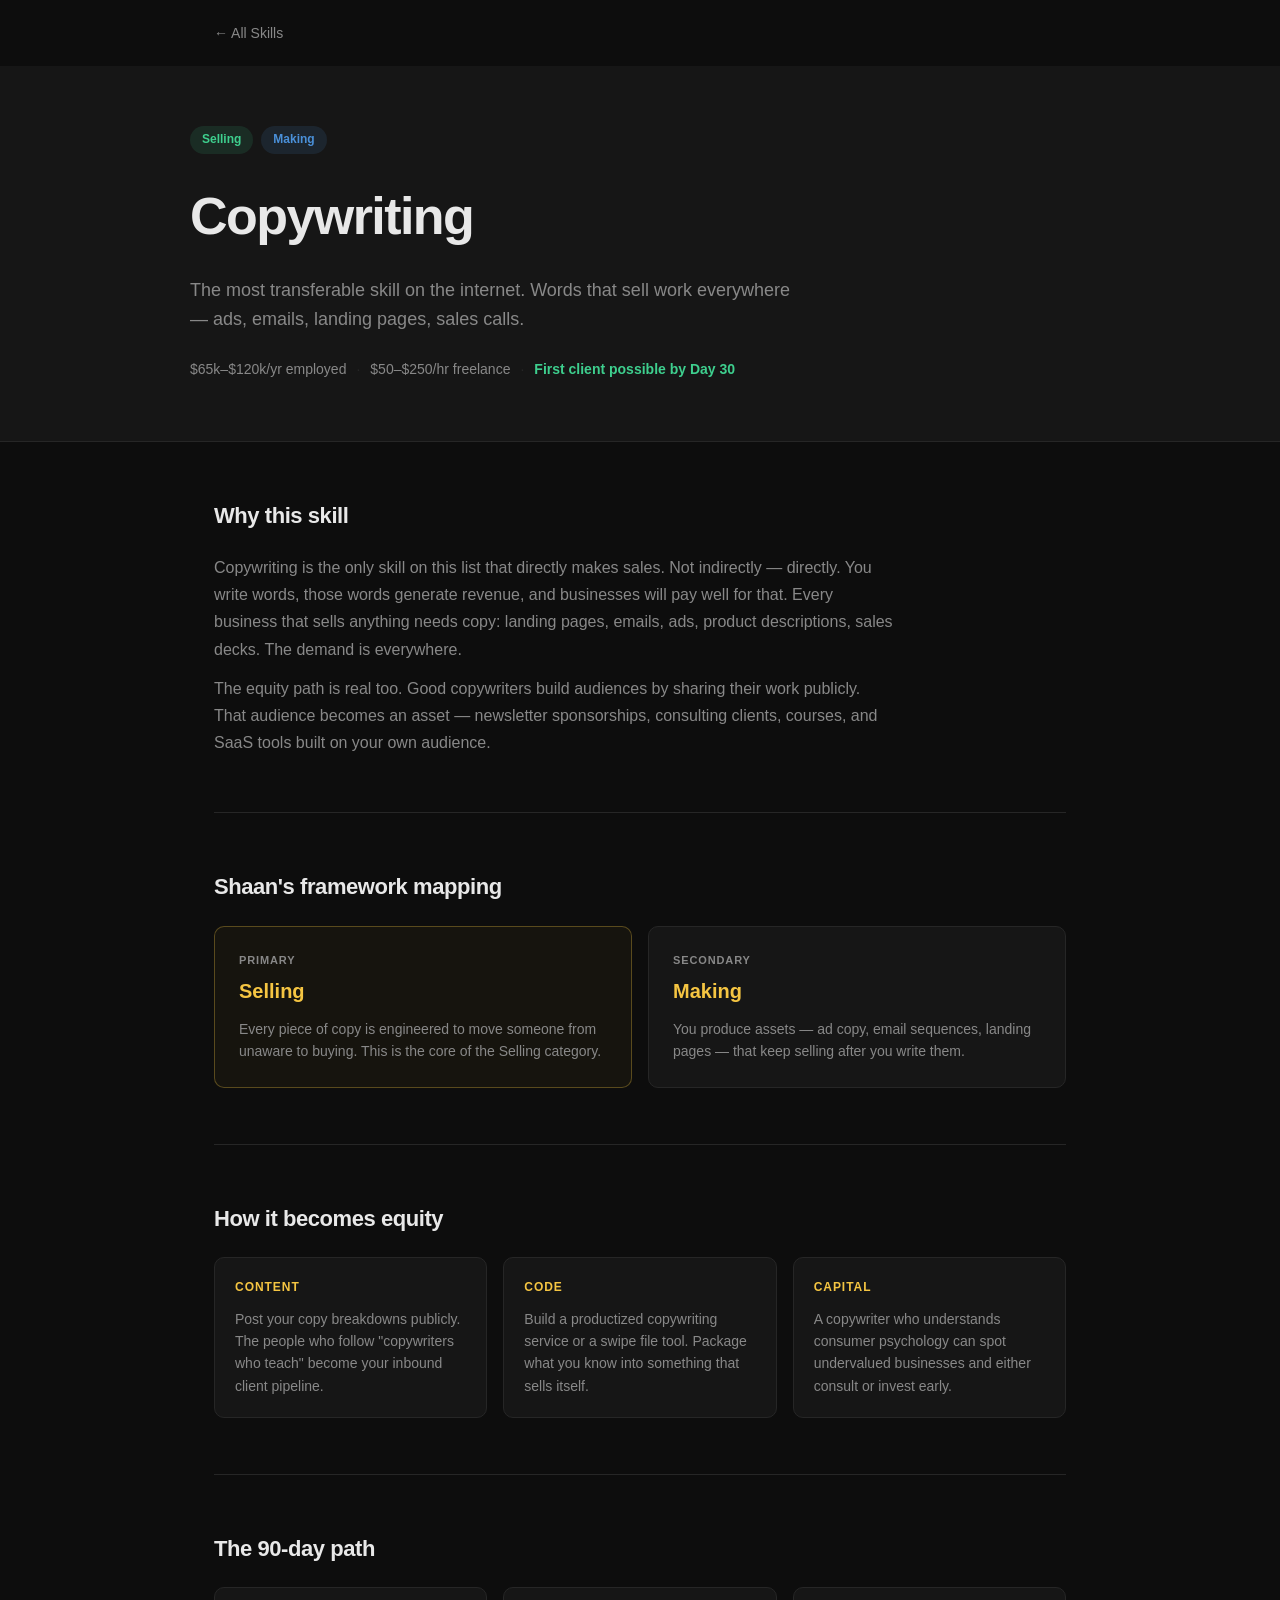
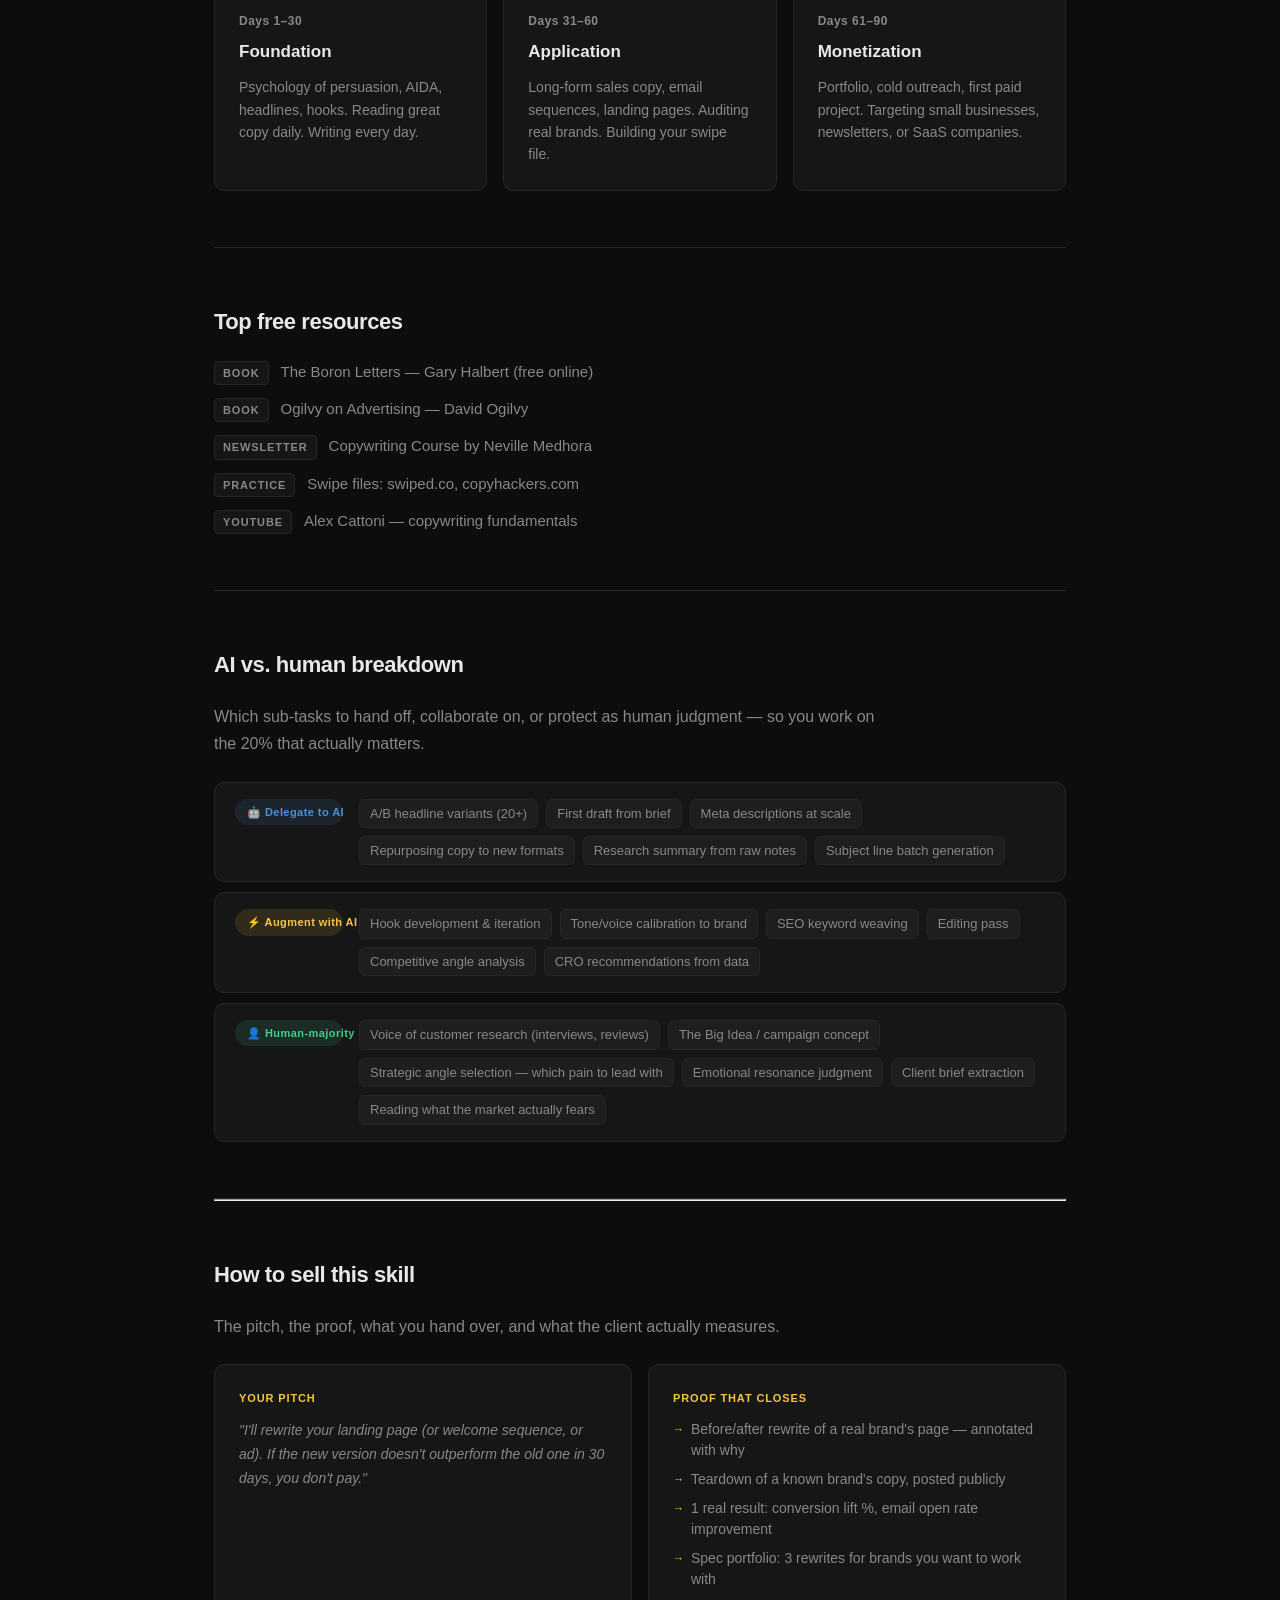
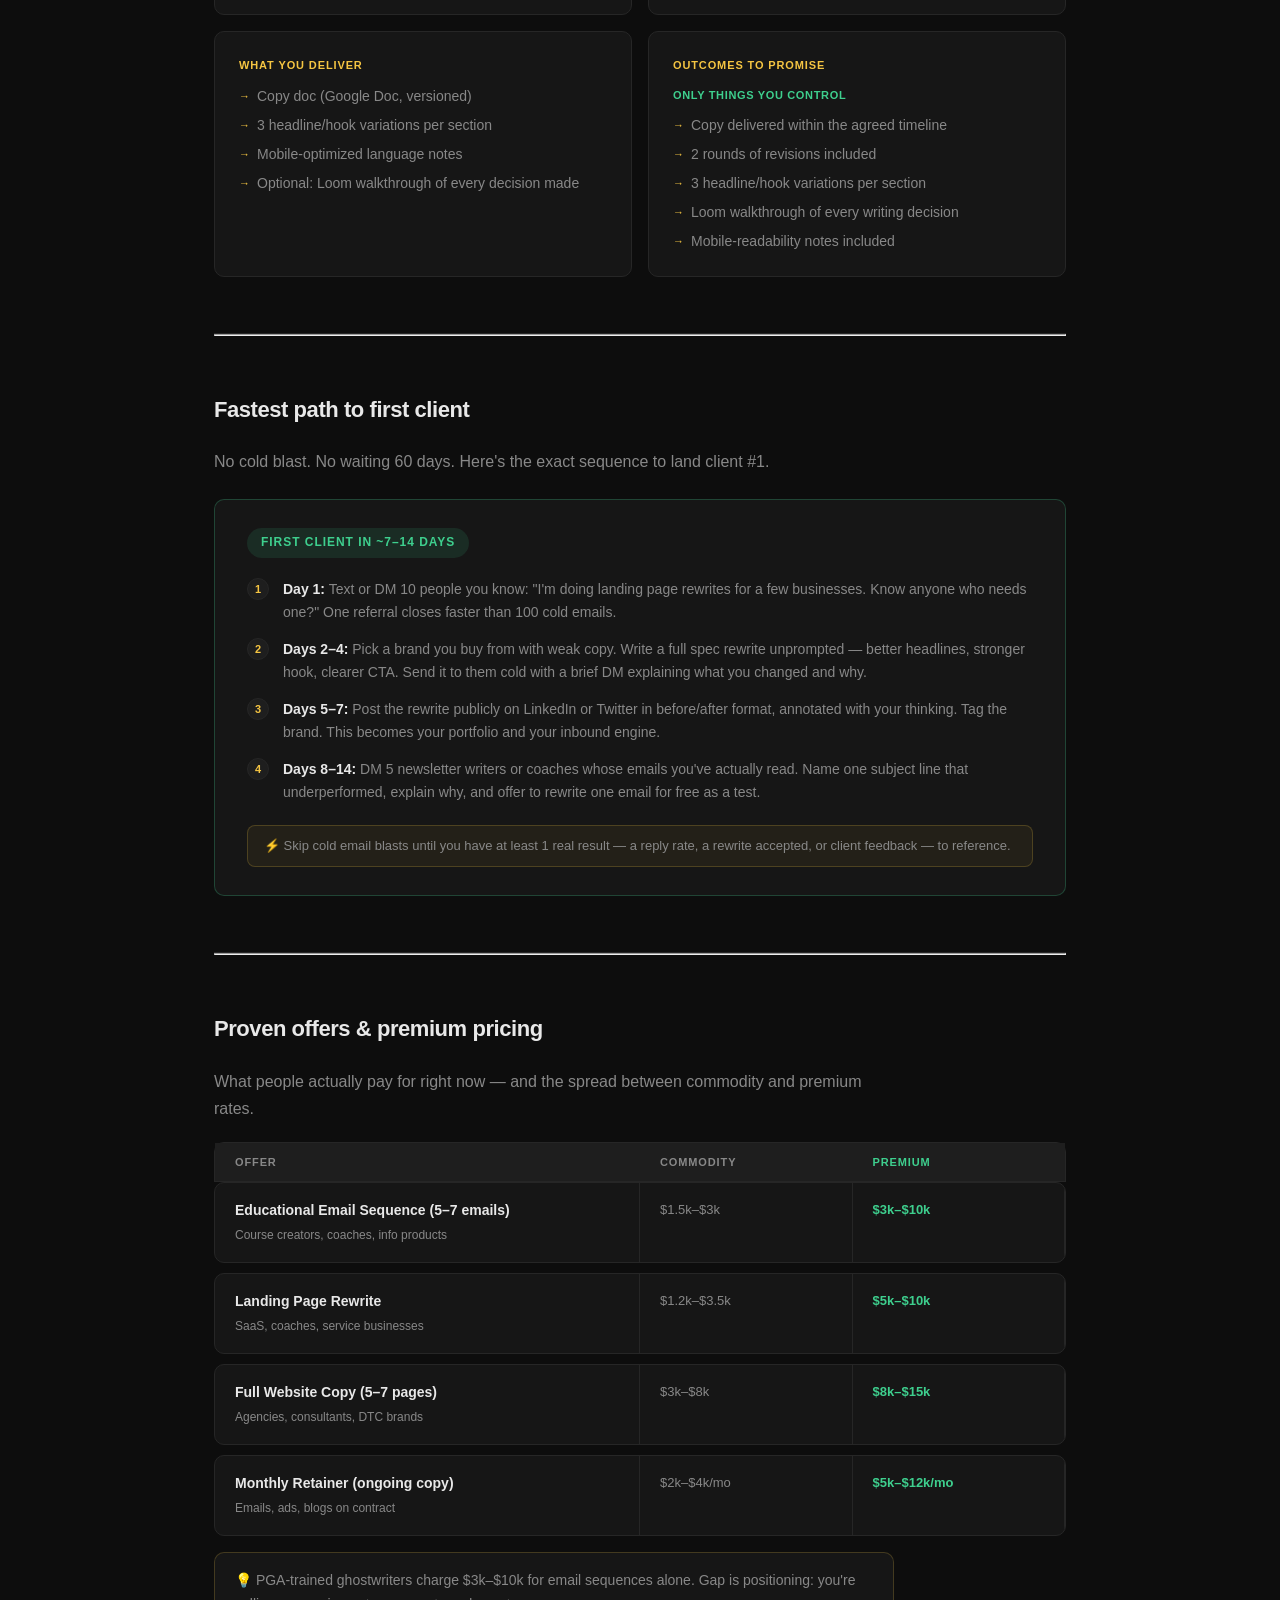
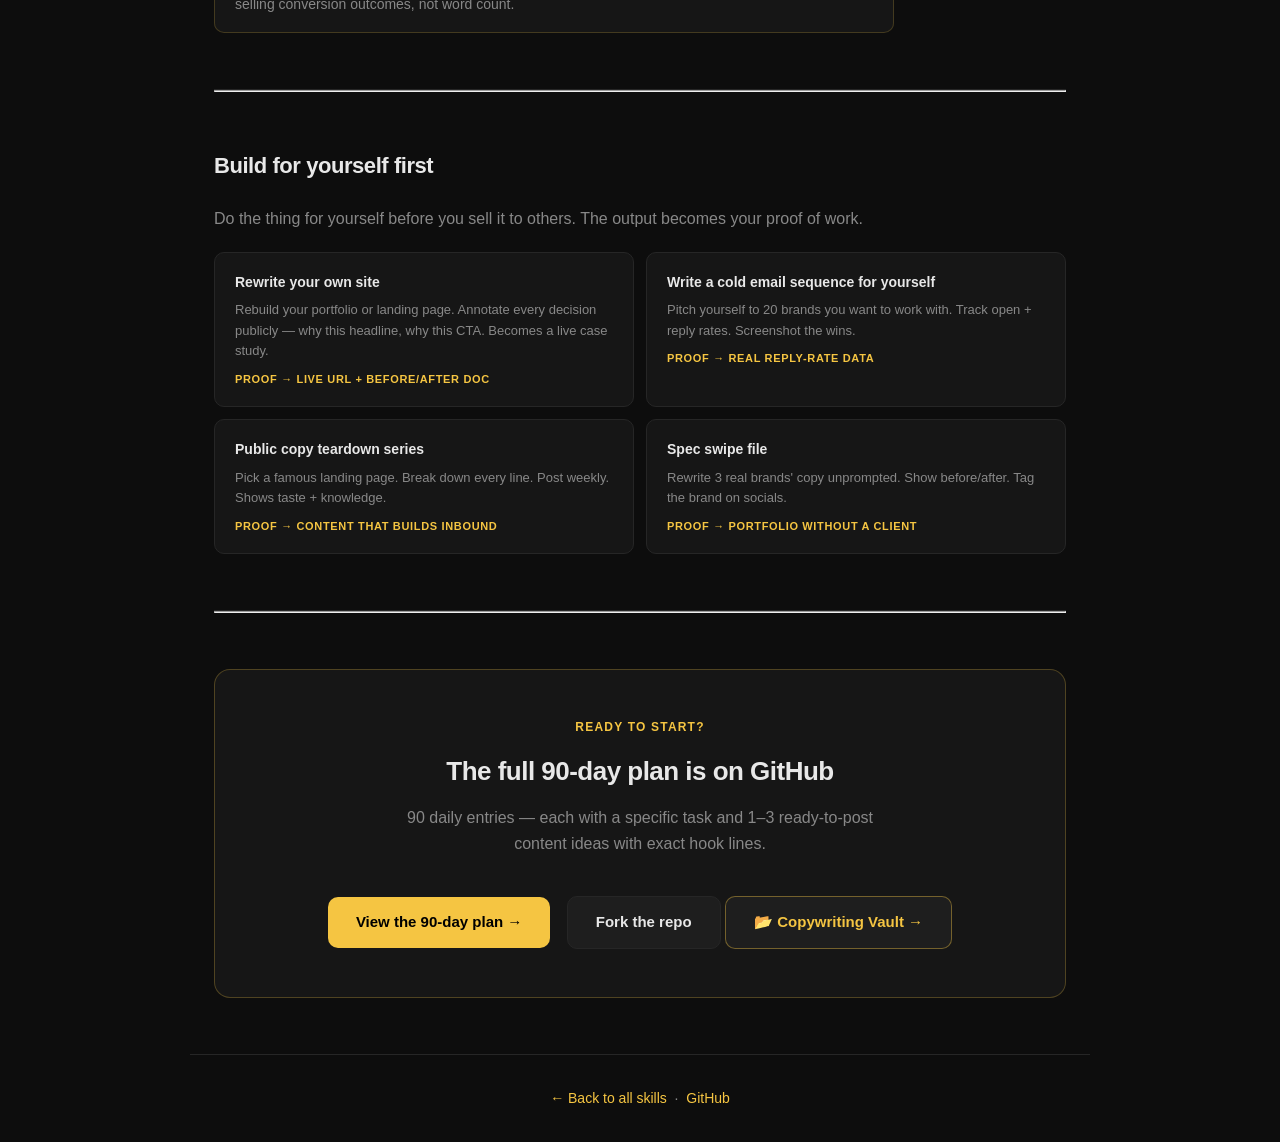
==== commit ee040167: "Add fastest-path client section + fix outcomes promises across all 5 skills - Added 'Fastest path to" ====
--- a/docs/skills/copywriting.html
+++ b/docs/skills/copywriting.html
@@ -105,8 +105,27 @@
         </div>
         <div class="sell-card">
           <div class="sell-lbl">Outcomes to promise</div>
-          <ul><li>Conversion rate lift (%)</li><li>Email open + click rate</li><li>Revenue per visitor</li><li>Cost per acquisition drop</li><li>Time-on-page (engagement signal)</li></ul>
-        </div>
+          <span class="outcomes-note">Only things you control</span>
+          <ul><li>Copy delivered within the agreed timeline</li><li>2 rounds of revisions included</li><li>3 headline/hook variations per section</li><li>Loom walkthrough of every writing decision</li><li>Mobile-readability notes included</li></ul>
+        </div>
+      </div>
+    </section>
+
+    
+    <hr class="div" />
+
+    <section class="sec">
+      <h2>Fastest path to first client</h2>
+      <p class="sec" style="padding:0 0 24px;border:none;font-size:16px;color:var(--muted);line-height:1.7;max-width:680px">No cold blast. No waiting 60 days. Here's the exact sequence to land client #1.</p>
+      <div class="fast-client">
+        <div class="fc-badge">First client in ~7–14 days</div>
+        <ol class="fc-steps">
+          <li><strong>Day 1:</strong> Text or DM 10 people you know: "I'm doing landing page rewrites for a few businesses. Know anyone who needs one?" One referral closes faster than 100 cold emails.</li>
+          <li><strong>Days 2–4:</strong> Pick a brand you buy from with weak copy. Write a full spec rewrite unprompted — better headlines, stronger hook, clearer CTA. Send it to them cold with a brief DM explaining what you changed and why.</li>
+          <li><strong>Days 5–7:</strong> Post the rewrite publicly on LinkedIn or Twitter in before/after format, annotated with your thinking. Tag the brand. This becomes your portfolio and your inbound engine.</li>
+          <li><strong>Days 8–14:</strong> DM 5 newsletter writers or coaches whose emails you've actually read. Name one subject line that underperformed, explain why, and offer to rewrite one email for free as a test.</li>
+        </ol>
+        <div class="fc-skip">⚡ Skip cold email blasts until you have at least 1 real result — a reply rate, a rewrite accepted, or client feedback — to reference.</div>
       </div>
     </section>
 
--- a/docs/skills/skill.css
+++ b/docs/skills/skill.css
@@ -124,3 +124,15 @@
   .offer-price { border-right:none; border-top:1px solid var(--border); }
   .byf-grid { grid-template-columns:1fr; }
 }
+
+/* ── fastest path to first client ── */
+.fast-client { background: var(--surface); border: 1px solid rgba(62,207,142,.25); border-radius: var(--r); padding: 28px 32px; }
+.fc-badge { display: inline-block; background: rgba(62,207,142,.12); color: var(--green); font-size: 12px; font-weight: 700; letter-spacing: .08em; text-transform: uppercase; padding: 5px 14px; border-radius: 100px; margin-bottom: 20px; }
+.fc-steps { list-style: none; display: flex; flex-direction: column; gap: 14px; counter-reset: step; }
+.fc-steps li { font-size: 14px; color: var(--muted); line-height: 1.65; padding-left: 36px; position: relative; counter-increment: step; }
+.fc-steps li::before { content: counter(step); position: absolute; left: 0; top: 0px; width: 22px; height: 22px; background: var(--surface2); border: 1px solid var(--border); border-radius: 50%; font-size: 11px; font-weight: 700; color: var(--accent); display: flex; align-items: center; justify-content: center; }
+.fc-steps li strong { color: var(--text); }
+.fc-skip { margin-top: 20px; font-size: 13px; color: var(--muted); background: rgba(245,197,66,.06); border: 1px solid rgba(245,197,66,.2); border-radius: 8px; padding: 10px 16px; line-height: 1.6; }
+
+/* ── outcomes to promise label ── */
+.sell-card .outcomes-note { font-size: 11px; font-weight: 700; color: var(--green); letter-spacing: .06em; text-transform: uppercase; margin-bottom: 10px; display: block; }
